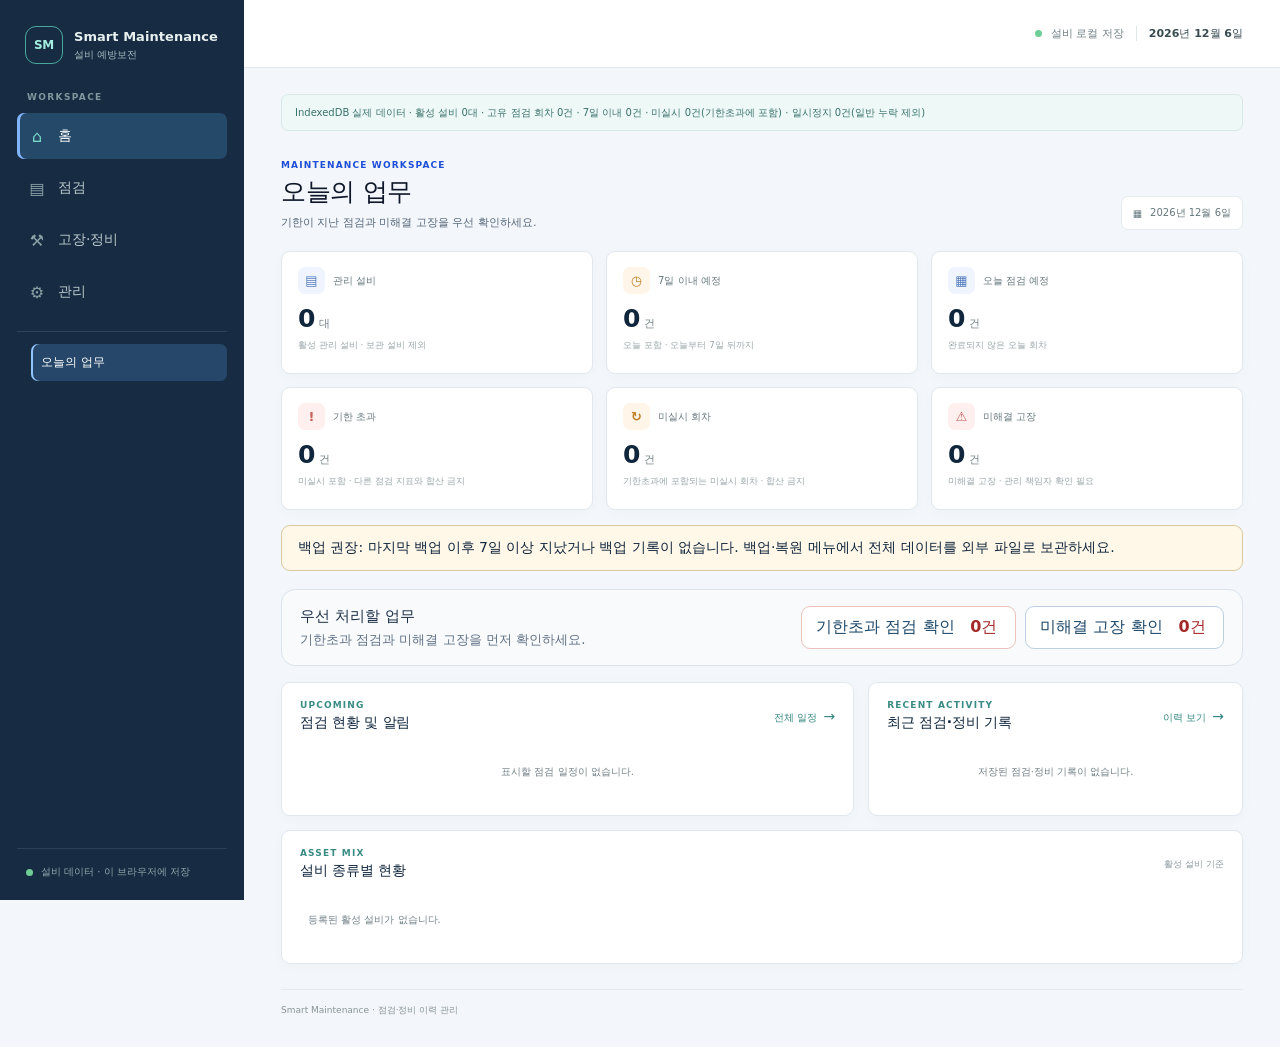
==== docs/smart-maintenance/index.html @ 743c9d83 "feat: add modular Smart Maintenance source, tests, and Windows launcher" ====
<!doctype html>
<html lang="ko">
<head>
  <meta charset="utf-8"><meta name="viewport" content="width=device-width, initial-scale=1"><meta name="theme-color" content="#142a32"><meta name="description" content="Smart Maintenance 설비 예방보전 관리 화면"><title>Smart Maintenance | 설비 관리</title>
  <link rel="stylesheet" href="styles.css"><link rel="stylesheet" href="dashboard.css"><link rel="stylesheet" href="inspection.css"><link rel="stylesheet" href="maintenance.css"><link rel="stylesheet" href="integrated-history.css"><link rel="stylesheet" href="plans.css"><link rel="stylesheet" href="plan-lifecycle.css"><link rel="stylesheet" href="plan-checklists.css"><link rel="stylesheet" href="plan-execution.css"><link rel="stylesheet" href="schedule.css"><link rel="stylesheet" href="plan-autosave.css"><link rel="stylesheet" href="backup.css"><link rel="stylesheet" href="faults.css"><link rel="stylesheet" href="repair.css"><link rel="stylesheet" href="photos.css"><link rel="stylesheet" href="ui-foundation.css">
  <script src="storage-version-bridge.js" defer></script><script src="app.js" defer></script><script src="inspection.js" defer></script><script src="maintenance.js" defer></script><script src="inspection-corrections.js" defer></script><script src="integrated-history.js" defer></script><script src="date-calculator.js" defer></script><script src="plan-policy.js" defer></script><script src="schedule-engine.js" defer></script><script src="plans.js" defer></script><script src="plan-checklists.js" defer></script><script src="plan-checklists-bridge.js" defer></script><script src="plan-lifecycle-ui.js" defer></script><script src="plan-early-settings.js" defer></script><script src="plan-draft-storage.js" defer></script><script src="plan-autosave.js" defer></script><script src="plan-execution.js" defer></script><script src="schedule.js" defer></script><script src="dashboard.js" defer></script><script src="dashboard-refresh.js" defer></script><script src="fault-model.js" defer></script><script src="repair-model.js" defer></script><script src="faults.js" defer></script><script src="repair-ui.js" defer></script><script src="fault-quickview.js" defer></script><script src="photos.js" defer></script><script src="backup-integrity.js" defer></script><script src="backup.js" defer></script>
</head>
<body><div class="app-shell"><aside class="sidebar" aria-label="주 메뉴"><a class="brand" href="#dashboard" aria-label="Smart Maintenance 대시보드"><span class="brand-mark" aria-hidden="true">SM</span><span class="brand-text"><strong>Smart Maintenance</strong><small>설비 예방보전</small></span></a><p class="nav-caption">WORKSPACE</p><nav class="primary-nav" aria-label="업무 메뉴"><button class="nav-link group-link is-active" type="button" data-group="home" aria-current="page"><span class="nav-icon" aria-hidden="true">⌂</span>홈</button><button class="nav-link group-link" type="button" data-group="inspection"><span class="nav-icon" aria-hidden="true">▤</span>점검</button><button class="nav-link group-link" type="button" data-group="repairs"><span class="nav-icon" aria-hidden="true">⚒</span>고장·정비</button><button class="nav-link group-link" type="button" data-group="admin"><span class="nav-icon" aria-hidden="true">⚙</span>관리</button></nav><nav class="sidebar-subnav nav-secondary" aria-label="상세 메뉴"><button class="nav-link nav-sub-link is-active" type="button" data-view="dashboard" data-nav-group="home" aria-current="page">오늘의 업무</button><button class="nav-link nav-sub-link" type="button" data-view="schedule" data-nav-group="inspection" hidden>점검 실행</button><button class="nav-link nav-sub-link" type="button" data-view="plans" data-nav-group="inspection" hidden>점검 계획</button><button class="nav-link nav-sub-link" type="button" data-view="history" data-nav-group="inspection" hidden>점검 이력</button><button class="nav-link nav-sub-link" type="button" data-view="faults" data-nav-group="repairs" hidden>고장·정비 관리</button><button class="nav-link nav-sub-link" type="button" data-view="equipment" data-nav-group="admin" hidden>설비 관리</button><button class="nav-link nav-sub-link" type="button" data-view="photos" data-nav-group="admin" hidden>사진 기록</button><button class="nav-link nav-sub-link" type="button" data-view="backup" data-nav-group="admin" hidden>백업·복원</button></nav><div class="sidebar-bottom"><span class="local-indicator" aria-hidden="true"></span><span>설비 데이터 · 이 브라우저에 저장</span></div></aside><div class="main-column"><header class="topbar"><div class="mobile-brand"><span class="brand-mark" aria-hidden="true">SM</span><strong>Smart Maintenance</strong></div><div class="topbar-meta"><span class="status-dot" aria-hidden="true"></span><span>설비 로컬 저장</span><span class="topbar-divider" aria-hidden="true"></span><time id="today">오늘</time></div></header><nav class="mobile-nav" aria-label="업무 메뉴"><button class="nav-link group-link is-active" type="button" data-group="home" aria-current="page">홈</button><button class="nav-link group-link" type="button" data-group="inspection">점검</button><button class="nav-link group-link" type="button" data-group="repairs">고장·정비</button><button class="nav-link group-link" type="button" data-group="admin">관리</button></nav><main class="content">
<div class="demo-banner">통계는 IndexedDB에 저장된 실제 설비·계획·점검 기록을 기준으로 표시합니다.</div><div class="page-heading"><div><p class="eyebrow">MAINTENANCE WORKSPACE</p><h1 id="page-title">대시보드</h1><p class="page-subtitle" id="page-subtitle">설비와 점검 현황을 한눈에 확인하세요.</p></div><span class="date-chip"><span aria-hidden="true">▦</span><span id="heading-date">오늘</span></span></div>
<nav class="workspace-subnav nav-secondary" aria-label="상세 메뉴"><button class="nav-link nav-sub-link is-active" type="button" data-view="dashboard" data-nav-group="home" aria-current="page">오늘의 업무</button><button class="nav-link nav-sub-link" type="button" data-view="schedule" data-nav-group="inspection" hidden>점검 실행</button><button class="nav-link nav-sub-link" type="button" data-view="plans" data-nav-group="inspection" hidden>점검 계획</button><button class="nav-link nav-sub-link" type="button" data-view="history" data-nav-group="inspection" hidden>점검 이력</button><button class="nav-link nav-sub-link" type="button" data-view="faults" data-nav-group="repairs" hidden>고장·정비 관리</button><button class="nav-link nav-sub-link" type="button" data-view="equipment" data-nav-group="admin" hidden>설비 관리</button><button class="nav-link nav-sub-link" type="button" data-view="photos" data-nav-group="admin" hidden>사진 기록</button><button class="nav-link nav-sub-link" type="button" data-view="backup" data-nav-group="admin" hidden>백업·복원</button></nav><section class="view-panel" data-panel="dashboard" aria-labelledby="page-title"><div class="metric-grid"><article class="metric-card"><div class="metric-head"><span class="metric-icon blue" aria-hidden="true">▤</span><span class="metric-label">관리 설비</span></div><strong class="metric-value">—</strong><span class="metric-foot">IndexedDB 조회 대기 중</span></article><article class="metric-card"><div class="metric-head"><span class="metric-icon amber" aria-hidden="true">◷</span><span class="metric-label">7일 이내 예정</span></div><strong class="metric-value">—</strong><span class="metric-foot">오늘 포함 · 오늘부터 7일 뒤까지</span></article><article class="metric-card"><div class="metric-head"><span class="metric-icon blue" aria-hidden="true">▦</span><span class="metric-label">오늘 점검 예정</span></div><strong class="metric-value">—</strong><span class="metric-foot">완료되지 않은 오늘 회차</span></article><article class="metric-card"><div class="metric-head"><span class="metric-icon red" aria-hidden="true">!</span><span class="metric-label">기한 초과</span></div><strong class="metric-value">—</strong><span class="metric-foot">완료되지 않은 지난 회차</span></article><article class="metric-card"><div class="metric-head"><span class="metric-icon amber" aria-hidden="true">↻</span><span class="metric-label">미실시 회차</span></div><strong class="metric-value">—</strong><span class="metric-foot">추적 시작일 이후 완료 기록이 없는 회차</span></article><article class="metric-card"><div class="metric-head"><span class="metric-icon red" aria-hidden="true">⚠</span><span class="metric-label">미해결 고장</span></div><strong class="metric-value">—</strong><span class="metric-foot">종료하지 않은 고장 관리 기록</span></article></div><p id="backup-reminder" class="backup-reminder" hidden></p><section class="dashboard-actions" aria-label="우선 업무 바로가기"><div class="dashboard-action-copy"><strong>우선 처리할 업무</strong><small>기한초과 점검과 미해결 고장을 먼저 확인하세요.</small></div><div class="dashboard-action-links"><button type="button" class="dashboard-action-button dashboard-action-overdue" data-go="schedule"><span>기한초과 점검 확인</span><b id="dashboard-overdue-action-count" aria-live="polite">조회 중</b></button><button type="button" class="dashboard-action-button" data-go="faults"><span>미해결 고장 확인</span><b id="dashboard-fault-action-count" aria-live="polite">조회 중</b></button></div></section><div class="dashboard-grid"><section class="panel due-panel"><div class="panel-heading"><div><p class="eyebrow">UPCOMING</p><h2>점검 현황 및 알림</h2></div><button class="text-button" type="button" data-go="schedule">전체 일정 <span aria-hidden="true">→</span></button></div><div class="due-list"><p class="dashboard-empty">일정을 불러오는 중...</p></div></section><section class="panel activity-panel"><div class="panel-heading"><div><p class="eyebrow">RECENT ACTIVITY</p><h2>최근 점검·정비 기록</h2></div><button class="text-button" type="button" data-go="history">이력 보기 <span aria-hidden="true">→</span></button></div><div class="activity-list"><p class="dashboard-empty">이력을 불러오는 중...</p></div></section></div><section class="panel type-panel"><div class="panel-heading"><div><p class="eyebrow">ASSET MIX</p><h2>설비 종류별 현황</h2></div><span class="subtle-label">활성 설비 기준</span></div><div class="type-list"><span class="dashboard-empty">설비 종류를 불러오는 중...</span></div></section></section>
<section class="view-panel" data-panel="equipment" hidden aria-labelledby="page-title"><p class="plan-mode-note" hidden>점검 계획을 관리하려면 아래 설비 목록에서 해당 설비의 <strong>점검 계획</strong>을 선택하세요. 신규 설비 등록은 관리 → 설비 관리에서 할 수 있습니다.</p><div class="equipment-layout"><section class="panel equipment-form-panel"><div class="panel-heading"><div><p class="eyebrow">NEW ASSET</p><h2 id="equipment-form-title">설비 등록</h2></div><span class="subtle-label">필수 항목</span></div><form id="equipment-form" novalidate><label class="field-label" for="equipment-name">설비 이름 *</label><input id="equipment-name" name="name" type="text" maxlength="100" required><label class="field-label" for="equipment-code">관리번호 *</label><input id="equipment-code" name="assetCode" type="text" maxlength="50" required><label class="field-label" for="equipment-type">설비 종류 *</label><select id="equipment-type" name="typeId" required><option value="">종류를 불러오는 중...</option></select><label class="field-label" for="equipment-location">위치 *</label><input id="equipment-location" name="location" type="text" maxlength="100" required><button id="equipment-submit" class="primary-button" type="submit" disabled>설비 등록</button><button id="equipment-cancel-edit" class="secondary-button" type="button" hidden>수정 취소</button><p id="equipment-message" class="form-message" role="status"></p></form></section><section class="panel table-panel equipment-list-panel"><div class="panel-heading"><h2 id="equipment-list-title">설비 목록</h2><span id="equipment-count" class="subtle-label">0대</span></div><p class="local-data-note">사용자 등록 데이터</p><div class="equipment-list-tabs"><button class="equipment-list-tab is-active" type="button" id="active-equipment-tab" aria-selected="true" data-equipment-list="active">일반 목록 <span id="active-equipment-count">0대</span></button><button class="equipment-list-tab" type="button" id="archived-equipment-tab" aria-selected="false" data-equipment-list="archived">보관 목록 <span id="archived-equipment-count">0대</span></button></div><div id="active-equipment-view" class="equipment-list-view"><div class="table-wrap"><table><thead><tr><th>설비 이름</th><th>관리번호</th><th>종류</th><th>위치</th><th>작업</th></tr></thead><tbody id="equipment-list"></tbody></table></div></div><div id="archived-equipment-view" class="equipment-list-view" hidden><div class="table-wrap"><table><tbody id="archived-equipment-list"></tbody></table></div></div></section></div><section id="checklist-editor" class="panel checklist-editor-panel" hidden><h2 id="checklist-heading">설비별 점검표</h2><p id="checklist-equipment-meta"></p><button id="checklist-close" type="button">닫기</button><form id="checklist-form"><input id="checklist-item-name"><textarea id="checklist-item-guidance"></textarea><button id="checklist-submit">항목 추가</button><button id="checklist-cancel-edit" type="button" hidden>취소</button><p id="checklist-message"></p></form><span id="checklist-target-note"></span><span id="checklist-item-count"></span><ul id="checklist-items"></ul></section><p class="view-note">보관 설비는 점검 대상에서 제외됩니다.</p></section>
<section class="view-panel" data-panel="schedule" hidden><section class="panel table-panel schedule-panel"><div class="panel-heading"><div><p class="eyebrow">INSPECTION PLANS</p><h2 id="schedule-heading">점검 예정 현황</h2><p class="schedule-description">활성 설비 일정, 조기 점검 가능 회차 및 실제 미실시 회차를 표시합니다. 계획 추적 시작일 이전 기록은 소급 생성하지 않습니다.</p></div><span id="schedule-count" class="subtle-label">0건</span></div><div class="schedule-toolbar"><label for="schedule-equipment-filter">설비별 필터</label><select id="schedule-equipment-filter"><option value="">전체 활성 설비</option></select></div><p id="schedule-message" class="schedule-message" role="status">일정을 불러오는 중...</p><div class="table-wrap"><table class="schedule-table"><thead><tr><th>설비</th><th>점검 계획·회차</th><th>주기</th><th>예정일·상태</th><th>완료 여부</th></tr></thead><tbody id="schedule-rows"></tbody></table></div></section><div class="notice-card"><strong>점검 주기 안내</strong><p>실제 점검 주기와 법정검사 요건은 제조사 지침 및 적용 기준을 확인하세요.</p></div></section><section class="view-panel" data-panel="history" hidden><div class="panel table-panel"><h2>통합 이력</h2></div></section><section class="view-panel" data-panel="faults" hidden aria-label="고장 관리">
<section class="panel fault-layout"><div class="panel-heading"><div><p class="eyebrow">FAULT MANAGEMENT</p><h2>점검에서 발견된 고장 관리</h2><p>점검 완료와 고장 해결은 별도입니다. 운전 가능 여부는 담당자가 현장 확인 후 기록해야 하며 이 화면은 안전 운전 허가를 대신하지 않습니다.</p></div><span id="faults-count" class="subtle-label">0건</span></div>
<div class="fault-toolbar"><label for="fault-filter">보기</label><select id="fault-filter"><option value="open">미해결</option><option value="all">전체</option><option value="closed">종료</option></select><button id="fault-refresh" class="secondary-button" type="button">새로 고침</button></div><p id="fault-list-message" role="status" aria-live="polite"></p><div class="fault-table-wrap"><table class="fault-table"><thead><tr><th>설비·증상</th><th>담당자</th><th>우선순위·운전 상태</th><th>기한·재확인</th><th>상태</th><th>열기</th></tr></thead><tbody id="fault-rows"></tbody></table></div></section>
<section id="fault-detail" class="panel fault-editor" hidden><h2 id="fault-detail-heading">고장 상세</h2><p class="fault-info" id="fault-detail-meta"></p><div class="fault-status-line" id="fault-flags"></div>
<div id="fault-history-summary"></div><div class="fault-photo-actions"><button id="fault-add-photo" type="button" class="secondary-button" hidden>이 고장에 사진 추가</button></div>
<form id="fault-update-form"><fieldset><legend>관리 책임자·우선순위·운전 상태·기한 설정</legend><div class="fault-grid">
<label>처리자 이름 *<input id="fault-actor" maxlength="100" required></label><label>관리 책임자 (1명) *<input id="fault-owner" maxlength="100" required></label>
<label>우선순위<select id="fault-priority"><option value="unassessed">미평가</option><option value="emergency">긴급</option><option value="high">높음</option><option value="normal">보통</option></select></label><label>우선순위 평가 목표일<input id="fault-priority-date" type="date"></label>
<label>운전 상태<select id="fault-operation"><option value="unverified">운전 상태 확인 필요</option><option value="operable">운전 가능</option><option value="restricted">제한 운전</option><option value="stopped">운전 중지</option></select></label>
<label>정비 조치 목표일 (선택)<input id="fault-repair-date" type="date"></label><label>다음 재확인일<input id="fault-review-date" type="date"></label>
<label class="fault-span">변경 사유·인계 내용 *<textarea id="fault-change-reason" rows="2" maxlength="2000" required placeholder="변경 사유를 기록하세요."></textarea></label></div><div class="fault-button-row"><button class="primary-button" type="submit">관리 정보 저장</button></div></fieldset></form>
<form id="fault-review-form"><fieldset><legend>고장 재확인 기록</legend><div class="fault-grid"><label>확인자 (현재 책임자) *<input id="fault-review-actor" maxlength="100" required></label><label>상태 변화<select id="fault-review-level"><option value="unchanged">변화 없음</option><option value="improving">호전</option><option value="worsening">악화</option></select></label><label>다음 재확인일 *<input id="fault-review-next" type="date" required></label><label class="fault-span">실제 재확인 결과·근거 *<textarea id="fault-review-detail" rows="2" maxlength="2000" required></textarea></label></div><div class="fault-button-row"><button class="secondary-button" type="submit">재확인 기록 저장</button></div></fieldset></form>
<div id="fault-worsening-controls" class="fault-control" hidden><p class="fault-review-warning">악화 경고: 운전 상태와 조치 계획을 다시 검토하세요. 경고 해제는 고장 종료가 아닙니다.</p><form id="fault-dismiss-form"><div class="fault-grid"><label>담당자 *<input id="fault-dismiss-actor" maxlength="100" required></label><label class="fault-span">경고 해제 사유 *<textarea id="fault-dismiss-reason" maxlength="2000" rows="2" required></textarea></label></div><div class="fault-button-row"><button class="secondary-button" type="submit">악화 경고만 해제</button></div></form></div>
<section id="repair-board" class="repair-panel" hidden aria-label="고장별 정비 작업 관리">
<h3>정비 조치 계획·참여 작업자</h3>
<p id="repair-summary"></p><p id="repair-alert" class="repair-alert" role="status" hidden></p>
<div id="repair-tasks"></div><p id="repair-closed-note" class="repair-muted" hidden></p>
<div id="repair-editors">
<form id="repair-create-form"><fieldset><legend>정비 작업 등록 (책임자)</legend><div class="repair-fields">
<label>작업명 *<input id="repair-create-title" maxlength="160" required placeholder="예: 베어링 교체"></label>
<label>첫 참여 작업자 *<input id="repair-create-worker" maxlength="100" required></label>
<label>작업자 역할 *<input id="repair-create-role" maxlength="100" required placeholder="예: 기계 정비"></label>
<label>관리 책임자 *<input id="repair-create-actor" maxlength="100" required></label>
<label class="repair-wide">등록 사유·작업 범위 *<textarea id="repair-create-reason" maxlength="2000" required></textarea></label>
</div><button type="submit" class="secondary-button">정비 작업 추가</button></fieldset></form>
<form id="repair-member-form"><fieldset><legend>기존 작업에 참여자 추가 (책임자)</legend><div class="repair-fields">
<label>작업 *<select id="repair-member-task" required></select></label>
<label>추가 작업자 *<input id="repair-member-name" maxlength="100" required></label>
<label>역할 *<input id="repair-member-role" maxlength="100" required></label>
<label>관리 책임자 *<input id="repair-member-actor" maxlength="100" required></label>
<label class="repair-wide">참여자 추가 사유 *<textarea id="repair-member-reason" maxlength="2000" required></textarea></label>
</div><button type="submit" class="secondary-button">참여자 추가</button></fieldset></form>
<form id="repair-progress-form"><fieldset><legend>작업자별 진행·완료 기록</legend><div class="repair-fields">
<label>작업 *<select id="repair-progress-task" required></select></label>
<label>참여 작업자 *<select id="repair-progress-member" required></select></label>
<label>기록자 (작업자 또는 책임자) *<input id="repair-progress-actor" maxlength="100" required></label>
<label>상태 *<select id="repair-progress-status"><option value="pending">미착수</option><option value="working">진행 중</option><option value="done">완료</option></select></label>
<label>완료 작업일 (완료 시 필수)<input type="date" id="repair-progress-date"></label>
<label class="repair-wide">실제 수행 내용 (완료 시 필수)<textarea id="repair-progress-detail" maxlength="2000"></textarea></label>
<label class="repair-wide">정정 사유 (완료 기록 변경 시 필수)<textarea id="repair-progress-reason" maxlength="2000"></textarea></label>
</div><button type="submit" class="secondary-button">작업자 상태 저장</button></fieldset></form>
<form id="repair-action-form"><fieldset><legend>작업 보류·재개·취소 및 보류 재확인 (책임자)</legend><div class="repair-fields">
<label>작업 *<select id="repair-action-task" required></select></label>
<label>조치 유형 *<select id="repair-action-kind"><option value="hold">보류</option><option value="check">보류 재확인</option><option value="resume">재개</option><option value="cancel">불필요한 작업 취소</option></select></label>
<label>관리 책임자 *<input id="repair-action-actor" maxlength="100" required></label>
<label>다음 보류 확인일 (보류·재확인 시 필수)<input type="date" id="repair-action-date"></label>
<label class="repair-wide">실제 확인 내용·처리 사유 *<textarea id="repair-action-reason" maxlength="2000" required></textarea></label>
</div><button type="submit" class="secondary-button">작업 상태 변경</button></fieldset></form>
<form id="repair-confirm-form"><fieldset><legend>정비 조치 계획 확정·재확정</legend><p class="repair-muted">책임자 확인 후 계획을 확정합니다. 범위가 바뀌면 다시 확인해야 하며 고장 자체는 종료되지 않습니다.</p><div class="repair-fields">
<label>관리 책임자 *<input id="repair-confirm-actor" maxlength="100" required></label>
<label class="repair-wide">확정 근거·사유 *<textarea id="repair-confirm-reason" maxlength="2000" required></textarea></label>
</div><button type="submit" class="primary-button">조치 계획 확정</button></fieldset></form>
</div><p id="repair-note" role="status"></p></section>
<form id="fault-close-form"><fieldset><legend>고장 종료 (점검·정비 완료와 별개)</legend><div class="fault-grid"><label>관리 책임자 *<input id="fault-close-actor" maxlength="100" required></label><label class="fault-span">종료 사유·확인 결과 *<textarea id="fault-close-reason" maxlength="2000" rows="2" required></textarea></label></div><div class="fault-button-row"><label class="fault-span"><input type="checkbox" id="fault-close-ack"> 미완료·보류 작업이 남아 있어도 확인 후 예외 종료합니다 (해당할 때만 체크)</label><button class="secondary-button" type="submit">사유 기록 후 고장 종료</button></div></fieldset></form>
<h3>변경·재확인·종료 이력</h3><ul class="fault-log" id="fault-log"></ul><p id="fault-detail-message" role="status"></p></section>
</section><section class="view-panel" data-panel="photos" hidden aria-label="점검·고장·정비 사진 기록">
<section class="panel photo-panel"><h2>사진 기록 등록</h2>
<p>점검·고장·정비 기록에만 사진을 연결합니다. 일상 점검의 사진 첨부는 선택입니다. 보관된 설비에는 새 사진을 등록하지 않습니다.</p>
<form id="photo-form"><div class="photo-fields">
<label>기록 종류 *<select id="photo-record-type" required><option value="inspection">점검 기록</option><option value="fault">고장 기록</option><option value="maintenance">정비 기록</option></select></label>
<label>연결할 기존 기록 *<select id="photo-record-id" required><option value="">기록 불러오는 중...</option></select></label>
<label>사진 단계 *<select id="photo-phase"><option value="observation">상태·이상</option><option value="before">정비 전</option><option value="after">정비 후</option></select></label>
<label>등록자 *<input id="photo-actor" maxlength="100" required></label>
<label class="photo-wide">사진 설명 *<textarea id="photo-description" maxlength="1000" required placeholder="고장 부위 및 작업 내용 등을 작성하세요"></textarea></label>
<label class="photo-wide">사진 파일 (JPG·PNG·WebP, 최대 12MB) *<input id="photo-file" type="file" accept="image/jpeg,image/png,image/webp" required></label>
<label class="photo-wide photo-toggle"><input id="photo-original" type="checkbox"> 원본도 별도 보존 (원본 파일 8MB 이하, 사진 전체 저장 최대 60MB, 백업 크기 증가)</label>
</div><button id="photo-save" type="submit" class="primary-button">사진 최적화 후 저장</button></form>
<p id="photo-status" role="status"></p><p id="photo-space" class="photo-muted"></p>
</section>
<section class="panel photo-panel"><div class="panel-heading"><h2>저장된 사진</h2><button type="button" id="photo-refresh" class="secondary-button">새로 고침</button></div>
<p class="photo-muted">사진을 숨겨도 점검·고장·정비 원본 기록은 변경하지 않으며, 사진 메타데이터와 변경 사유는 남습니다.</p>
<div id="photo-gallery" class="photo-gallery"></div></section></section>
<section class="view-panel" data-panel="backup" hidden>
  <section class="panel backup-panel">
    <h2>전체 데이터 백업</h2>
    <p>설비·점검·정비·계획 및 임시 기록을 파일로 저장합니다. 다른 주소로 앱을 옮기는 경우 기존 데이터는 자동으로 이전되지 않으므로 백업과 복원이 필요합니다.</p>
    <label class="backup-check"><input type="checkbox" id="backup-encrypted" checked> 비밀번호로 암호화하여 백업 (권장)</label>
    <label for="backup-password" class="field-label">백업 비밀번호 (암호화 시 10자 이상)</label>
    <input id="backup-password" type="password" autocomplete="new-password" placeholder="이 비밀번호를 잊으면 복원할 수 없습니다.">
    <label for="backup-frequency" class="field-label">백업 안내 주기 (일)</label>
<input id="backup-frequency" type="number" min="1" max="365" value="7" style="max-width:100px">
<p id="backup-size" class="form-message" role="status"></p>
<label for="backup-progress" class="field-label">백업 진행 단계 (전체 시간의 정확한 백분율은 아닙니다)</label><progress id="backup-progress" max="100" value="0" hidden></progress>
<button id="backup-cancel" type="button" class="secondary-button" hidden>백업 취소</button>
<button id="backup-export" class="primary-button" type="button">전체 기록 백업 파일 저장</button>
    <p id="backup-export-status" class="form-message" role="status"></p>
  </section>
  <section class="panel backup-panel">
    <h2>백업 복원</h2>
    <p>백업 파일을 먼저 확인하고 충돌을 검토합니다. 전체 교체 시에는 현재 기록을 먼저 별도 백업해야 합니다.</p>
    <label class="field-label" for="backup-import-file">백업 파일 선택</label>
    <input id="backup-import-file" type="file" accept=".json,.smbak,application/json">
    <label class="field-label" for="backup-import-password">복원 비밀번호 (암호화된 파일만)</label>
    <input id="backup-import-password" type="password" autocomplete="off">
    <button id="backup-preview" class="secondary-button" type="button">백업 내용 비교</button>
    <div id="backup-preview-summary" class="backup-summary" aria-live="polite"></div>
    <div id="backup-conflicts" class="backup-conflicts"></div>
    <fieldset id="backup-restore-options" hidden>
      <legend>복원 방식</legend>
      <label class="backup-check"><input name="backup-mode" type="radio" value="merge" checked> 병합 (현재 기록 유지, 새 기록 추가, 충돌별 선택)</label>
      <label class="backup-check"><input name="backup-mode" type="radio" value="replace"> 전체 교체 (기존 기록을 백업한 다음)</label>
    </fieldset>
    <button id="backup-restore" class="primary-button" type="button" disabled>확인 후 복원 실행</button>
    <p id="backup-import-status" class="form-message" role="status"></p>
  </section>
</section><footer class="page-footer">Smart Maintenance · 점검·정비 이력 관리</footer></main></div></div></body>
</html>
---- docs/smart-maintenance/styles.css ----
:root{font-family:'Noto Sans KR',system-ui,-apple-system,BlinkMacSystemFont,'Segoe UI',sans-serif;color:#192b31;background:#f5f7f8;font-synthesis:none;text-rendering:optimizeLegibility;--ink:#192b31;--muted:#78868b;--line:#e6ebed;--teal:#18847d;--navy:#142a32;--surface:#fff;--shadow:0 5px 22px rgba(24,48,55,.035)}
*{box-sizing:border-box}body{margin:0;min-width:320px;min-height:100vh}button{font:inherit}.app-shell{min-height:100vh}.sidebar{position:fixed;inset:0 auto 0 0;width:244px;background:var(--navy);color:#e8f0f0;padding:26px 17px 18px;display:flex;flex-direction:column;z-index:5}.brand{display:flex;gap:11px;align-items:center;padding:0 8px;color:inherit;text-decoration:none}.brand-mark{flex:none;width:38px;height:38px;display:grid;place-items:center;border:1px solid #4ba69e;border-radius:11px;color:#a4eee1;font-size:12px;font-weight:700;letter-spacing:-.3px}.brand-text strong,.brand-text small{display:block}.brand-text strong{font-size:13px;letter-spacing:.05px}.brand-text small{font-size:10px;color:#a7bbbf;margin-top:4px}.nav-caption{font-size:9px;letter-spacing:1.35px;color:#7f989d;margin:43px 10px 11px;font-weight:700}.primary-nav{display:grid;gap:5px}.nav-link{display:flex;align-items:center;gap:12px;width:100%;height:43px;padding:0 11px;border:0;border-radius:7px;background:transparent;color:#b9c8ca;text-align:left;font-size:12px;font-weight:500;cursor:pointer;transition:background .15s,color .15s}.nav-link:hover{background:rgba(255,255,255,.07);color:white}.nav-link.is-active{background:#20444a;color:#eafffa;box-shadow:inset 2px 0 #4bd0b7}.nav-icon{width:18px;text-align:center;font-size:16px;color:#8aa3a6}.nav-link.is-active .nav-icon{color:#78dbca}.sidebar-bottom{margin-top:auto;border-top:1px solid rgba(218,238,238,.11);padding:16px 9px 3px;display:flex;align-items:center;gap:8px;color:#91a9ad;font-size:10px}.local-indicator,.status-dot{width:7px;height:7px;border-radius:50%;background:#6fce95}.main-column{margin-left:244px;min-height:100vh}.topbar{height:68px;background:#fff;border-bottom:1px solid #e9eeee;display:flex;align-items:center;justify-content:flex-end;padding:0 37px}.topbar-meta{display:flex;align-items:center;gap:9px;color:#718187;font-size:11px}.topbar-divider{height:15px;width:1px;background:#e0e7e8;margin:0 3px}.topbar-meta time{color:#374b51;font-weight:600}.mobile-brand,.mobile-nav{display:none}.content{max-width:1320px;padding:26px 37px 30px;margin:auto}.demo-banner{display:flex;align-items:center;gap:9px;padding:10px 13px;border:1px solid #d8eae7;background:#eef8f6;color:#39716b;border-radius:7px;font-size:10px;line-height:1.5}.demo-banner.is-error{border-color:#f0d4d1;background:#fff3f1;color:#a9453f}.demo-banner span{font-size:14px}.page-heading{display:flex;align-items:flex-end;justify-content:space-between;margin:29px 0 21px}.eyebrow{margin:0 0 7px;color:#398c84;font-size:9px;font-weight:700;letter-spacing:1.15px}.page-heading h1{margin:0;font-size:25px;letter-spacing:-.8px;line-height:1.2}.page-subtitle{margin:8px 0 0;color:#7d898e;font-size:11px}.date-chip{display:flex;gap:8px;align-items:center;color:#64777c;background:#fff;border:1px solid var(--line);border-radius:7px;padding:9px 11px;font-size:10px}.metric-grid{display:grid;grid-template-columns:repeat(4,minmax(0,1fr));gap:13px;margin-bottom:15px}.metric-card,.panel{background:var(--surface);border:1px solid #e8edef;border-radius:9px;box-shadow:var(--shadow)}.metric-card{padding:15px 16px 14px;min-height:123px}.metric-head{display:flex;align-items:center;gap:8px}.metric-icon{display:grid;place-items:center;width:27px;height:27px;border-radius:7px;font-size:13px;font-weight:700}.metric-icon.blue{color:#4e79bd;background:#eff4ff}.metric-icon.amber{color:#c18126;background:#fff5e8}.metric-icon.red{color:#c85e5a;background:#fff0ef}.metric-icon.green{color:#348767;background:#eaf7ef}.metric-label{color:#65767b;font-size:10px;font-weight:500}.metric-value{display:block;margin-top:12px;font-size:25px;line-height:1;font-weight:700;letter-spacing:-.6px}.metric-value span{font-size:11px;font-weight:500;color:#718187;margin-left:4px;letter-spacing:0}.metric-foot{display:block;color:#9aa5a8;font-size:9px;margin-top:8px}.dashboard-grid{display:grid;grid-template-columns:minmax(0,1.3fr) minmax(290px,.85fr);gap:14px;margin-bottom:14px}.panel{padding:17px 18px}.panel-heading{display:flex;align-items:center;justify-content:space-between;gap:12px;margin-bottom:14px}.panel-heading .eyebrow{margin-bottom:4px}.panel-heading h2{font-size:14px;letter-spacing:-.25px;margin:0}.text-button{border:0;background:transparent;color:#34877f;font-size:10px;cursor:pointer;padding:5px 0;white-space:nowrap}.text-button:hover{color:#155e59}.text-button span{font-size:14px;margin-left:3px}.due-list,.activity-list{display:grid}.due-row{display:grid;grid-template-columns:8px minmax(0,1fr) auto;align-items:center;gap:11px;padding:12px 0;border-top:1px solid #eff2f2}.due-row:first-child{border-top:0;padding-top:2px}.due-mark{width:7px;height:7px;border-radius:50%;background:#52a98b}.due-mark.overdue{background:#d86b63}.due-mark.today{background:#d59b47}.due-mark.soon{background:#568ec4}.due-mark.planned{background:#52a98b}.due-copy{min-width:0}.due-copy strong,.due-copy span{display:block;overflow:hidden;text-overflow:ellipsis;white-space:nowrap}.due-copy strong{font-size:10px;font-weight:600}.due-copy span{margin-top:4px;color:#89969a;font-size:9px}.due-date{text-align:right}.due-date small{display:block;color:#89969a;font-size:9px;margin-top:5px}.pill{display:inline-block;white-space:nowrap;border-radius:20px;padding:4px 7px;font-size:8px;font-weight:600}.pill-red{background:#fff0ef;color:#b8514d}.pill-amber{background:#fff4e5;color:#a97122}.pill-blue{background:#edf5ff;color:#4777ad}.pill-green{background:#edf7f1;color:#438466}.activity-row{display:grid;grid-template-columns:25px minmax(0,1fr) auto;gap:9px;align-items:center;border-top:1px solid #eff2f2;padding:13px 0}.activity-row:first-child{border-top:0;padding-top:2px}.result-icon{width:24px;height:24px;display:grid;place-items:center;border-radius:7px;font-size:11px;font-weight:700}.result-ok{color:#348767;background:#eaf7ef}.result-warn{color:#bd812b;background:#fff4e5}.activity-row strong,.activity-row small{display:block}.activity-row strong{font-size:9px;font-weight:600;overflow:hidden;text-overflow:ellipsis;white-space:nowrap}.activity-row small{font-size:8px;color:#89969a;margin-top:4px}.activity-row time{color:#8b989c;font-size:9px;white-space:nowrap}.type-panel{margin-bottom:15px}.subtle-label{color:#8c999d;font-size:9px}.type-list{display:flex;flex-wrap:wrap;gap:8px}.type-chip{display:flex;align-items:center;gap:13px;background:#f5f8f8;border:1px solid #edf1f1;border-radius:6px;padding:8px 10px;color:#63757a;font-size:9px}.type-chip b{color:#2b474c;font-size:10px}.table-panel{padding:18px 19px}.table-wrap{overflow-x:auto;width:100%}table{width:100%;min-width:640px;border-collapse:collapse;text-align:left}th{padding:10px;background:#f7f9f9;color:#78868a;font-size:9px;font-weight:600;white-space:nowrap;border-bottom:1px solid #e9eeee}td{padding:12px 10px;border-bottom:1px solid #eff2f2;color:#68787d;font-size:10px;white-space:nowrap}tbody tr:last-child td{border-bottom:0}.primary-cell{color:#263c42;font-weight:600}.view-note{color:#849196;font-size:10px;margin:13px 2px}.notice-card{margin-top:14px;padding:14px 16px;border:1px solid #e9eddb;border-radius:8px;background:#fbfcf6}.notice-card strong{font-size:10px;color:#615d3f}.notice-card p{margin:6px 0 0;color:#88856d;font-size:10px;line-height:1.6}.page-footer{display:flex;justify-content:space-between;gap:20px;border-top:1px solid #e4e9ea;padding-top:13px;margin-top:25px;color:#879498;font-size:9px;line-height:1.6}.page-footer span{text-align:right}.view-panel[hidden]{display:none}.dashboard-empty{margin:0;padding:18px 8px;text-align:center;color:#89969a;font-size:10px;line-height:1.6}
@media(max-width:1050px){.sidebar{width:215px}.main-column{margin-left:215px}.content{padding-left:25px;padding-right:25px}.topbar{padding:0 25px}.dashboard-grid{grid-template-columns:minmax(0,1fr) minmax(260px,.8fr)}.metric-grid{gap:9px}.metric-card{padding-left:12px;padding-right:12px}}
@media(max-width:760px){.sidebar{display:none}.main-column{margin-left:0}.topbar{height:58px;padding:0 17px;justify-content:space-between}.mobile-brand{display:flex;align-items:center;gap:9px}.mobile-brand .brand-mark{width:30px;height:30px;border-radius:9px;font-size:10px}.mobile-brand strong{font-size:11px}.topbar-meta{font-size:9px;gap:7px}.mobile-nav{display:flex;gap:5px;overflow-x:auto;background:#fff;border-bottom:1px solid #e9eeee;padding:0 13px;scrollbar-width:none}.mobile-nav::-webkit-scrollbar{display:none}.mobile-nav .nav-link{height:43px;width:auto;flex:none;padding:0 11px;border-radius:0;color:#7d898e;font-size:10px;white-space:nowrap}.mobile-nav .nav-link:hover{background:transparent;color:#315a5b}.mobile-nav .nav-link.is-active{background:transparent;color:#167970;box-shadow:inset 0 -2px #2b9a8c}.content{padding:17px 16px 25px}.demo-banner{font-size:9px;padding:9px 10px}.page-heading{margin:23px 0 16px}.page-heading h1{font-size:22px}.date-chip{font-size:9px;padding:8px}.metric-grid{grid-template-columns:repeat(2,minmax(0,1fr));gap:9px}.metric-card{min-height:108px;padding:12px}.metric-value{font-size:23px;margin-top:9px}.metric-foot{margin-top:6px}.dashboard-grid{grid-template-columns:1fr;gap:10px}.panel{padding:15px}.activity-panel{padding-bottom:7px}.type-list{gap:6px}.type-chip{padding:7px 8px;gap:8px}.page-footer{display:block}.page-footer span{display:block;text-align:left;margin-top:4px}}
@media(max-width:380px){.topbar-meta{font-size:8px}.content{padding-left:12px;padding-right:12px}.metric-card{padding:10px}.metric-label{font-size:9px}.panel-heading h2{font-size:13px}.due-row{gap:8px}.type-chip{font-size:8px}}
/* 본문 설비·기록 모듈 스타일은 기존 규칙을 유지합니다. */
.equipment-layout{display:grid;grid-template-columns:minmax(250px,.72fr) minmax(0,1.5fr);gap:15px;align-items:start}.equipment-form-panel{padding:18px}.equipment-form-panel .panel-heading{margin-bottom:17px}#equipment-form{display:grid;gap:8px}.field-label{display:block;margin-top:4px;color:#465b60;font-size:10px;font-weight:600}.field-label span{color:#bd5d54}#equipment-form input,#equipment-form select,.checklist-inputs input,.checklist-inputs textarea{width:100%;min-height:39px;padding:9px 10px;border:1px solid #dfe7e8;border-radius:6px;background:#fff;color:#263c42;font:inherit;font-size:11px;outline:none;resize:vertical}#equipment-form input:focus,#equipment-form select:focus,.checklist-inputs input:focus,.checklist-inputs textarea:focus{border-color:#4aaca0;box-shadow:0 0 0 3px rgba(46,151,139,.12)}#equipment-form input:disabled{background:#f4f6f6;color:#758387;cursor:not-allowed}.primary-button,.secondary-button{min-height:40px;margin-top:8px;padding:9px 14px;border:0;border-radius:6px;font-size:11px;font-weight:600;cursor:pointer}.primary-button{background:#18847d;color:#fff}.primary-button:hover:not(:disabled){background:#126e68}.primary-button:disabled{cursor:not-allowed;opacity:.55}.secondary-button{margin-top:0;border:1px solid #dfe7e8;background:#fff;color:#52666b}.secondary-button[hidden]{display:none}.edit-button,.archive-button,.restore-button,.checklist-open-button,.checklist-edit-button,.checklist-delete-button{min-height:30px;padding:5px 9px;border:1px solid #dce8e6;border-radius:5px;background:#f4faf9;color:#19766e;font-size:10px;font-weight:600;cursor:pointer}.archive-button{margin-left:5px;border-color:#eadfce;background:#fffaf3;color:#916424}.checklist-open-button{margin-right:5px}.form-message{min-height:16px;margin:0;color:#347b6c;font-size:10px;line-height:1.5}.form-message.is-error{color:#b14f49}.equipment-list-panel,.maintenance-panel{min-width:0}.local-data-note{margin:0 0 12px;color:#829094;font-size:9px;line-height:1.5}.equipment-list-tabs{display:flex;gap:3px;border-bottom:1px solid #e8eeee;margin-bottom:10px}.equipment-list-tab{padding:9px 11px;border:0;border-bottom:2px solid transparent;background:transparent;color:#78868b;font-size:10px;font-weight:600;cursor:pointer}.equipment-list-tab.is-active{border-bottom-color:#278f84;color:#19776e}.equipment-list-view[hidden],.checklist-editor-panel[hidden],.maintenance-panel[hidden],.inspection-panel[hidden]{display:none}.equipment-list-panel table{min-width:700px}.empty-table-cell{text-align:center!important;padding:30px 12px!important;color:#89969a!important;white-space:normal!important}.checklist-editor-panel,.maintenance-panel{margin-top:15px;scroll-margin-top:18px}.checklist-heading,.maintenance-heading{align-items:flex-start}.checklist-notice,.notice-card{line-height:1.6}.checklist-inputs{display:grid;grid-template-columns:minmax(0,1fr) minmax(0,1.15fr);gap:12px}.checklist-items{list-style:none;padding:0;margin:0}.checklist-item{display:flex;justify-content:space-between;gap:12px;padding:12px 2px;border-bottom:1px solid #edf0f0}.checklist-item-actions{display:flex;gap:5px;flex:none}.checklist-empty{padding:22px;text-align:center;color:#89969a;font-size:10px}.maintenance-fields,.maintenance-text-fields{display:grid;grid-template-columns:repeat(2,minmax(0,1fr));gap:12px;margin-top:13px}.maintenance-field{min-width:0}.maintenance-field input,.maintenance-field select,.maintenance-field textarea{width:100%;min-height:39px;padding:9px 10px;border:1px solid #dfe7e8;border-radius:6px;background:#fff;color:#263c42;font:inherit;font-size:11px}.maintenance-field textarea{min-height:72px}.maintenance-form-footer{display:flex;align-items:center;justify-content:space-between;gap:12px;margin-top:13px;padding-top:12px;border-top:1px solid #edf0f0}.maintenance-list-heading{display:flex;justify-content:space-between;margin:18px 1px 8px}.maintenance-panel table{min-width:930px}.maintenance-long-cell{max-width:230px;white-space:normal;line-height:1.5}.maintenance-important-badge{display:inline-block;border:1px solid #f0d9aa;border-radius:15px;padding:4px 7px;background:#fff7e9;color:#916318;font-size:8px;font-weight:700}.maintenance-inline-important{margin-left:5px;color:#9a6718;font-size:8px;font-weight:700}.maintenance-archived-note{padding:10px 12px;background:#fbfcf6;color:#817c5e;font-size:9px}.maintenance-global-panel{margin-top:15px}
@media(max-width:900px){.equipment-layout{grid-template-columns:minmax(0,1fr)}}@media(max-width:760px){.equipment-layout{gap:10px}.checklist-inputs,.maintenance-fields,.maintenance-text-fields{grid-template-columns:1fr}.maintenance-form-footer{align-items:stretch;flex-direction:column}.maintenance-panel table{min-width:930px}.equipment-list-panel table{min-width:700px}}
---- docs/smart-maintenance/dashboard.css ----
.metric-grid{grid-template-columns:repeat(3,minmax(0,1fr))}.metric-value{font-variant-numeric:tabular-nums}.demo-banner.is-error{border-color:#e6b1a9;background:#fff0ed;color:#963f35}.dashboard-empty{color:#718087}.due-row[data-row-type="missed"]{background:#fff8f4}@media(max-width:920px){.metric-grid{grid-template-columns:repeat(2,minmax(0,1fr))}}@media(max-width:520px){.metric-grid{grid-template-columns:1fr}}

/* Dashboard priority actions: reuse existing view navigation (data-go). */
.dashboard-actions{display:flex;justify-content:space-between;align-items:center;flex-wrap:wrap;gap:14px;margin:16px 0;padding:16px 18px;border:1px solid #dbe4ed;border-radius:14px;background:#f8fafc}.dashboard-action-copy{display:flex;flex-direction:column;gap:5px}.dashboard-action-copy strong{font-size:15px;color:#1d3148}.dashboard-action-copy small{color:#607286}.dashboard-action-links{display:flex;flex-wrap:wrap;gap:9px}.dashboard-action-button{display:flex;align-items:center;justify-content:space-between;gap:12px;padding:10px 14px;border:1px solid #bdd0e2;border-radius:9px;background:#fff;color:#1c4768;font-weight:700;cursor:pointer}.dashboard-action-button:hover,.dashboard-action-button:focus-visible{background:#e9f4ff;outline-offset:3px}.dashboard-action-button b{min-width:34px;text-align:center;color:#a42929}.dashboard-action-overdue{border-color:#e9c2ba}@media(max-width:520px){.dashboard-action-links,.dashboard-action-button{width:100%}}
---- docs/smart-maintenance/inspection.css ----
.inspection-panel{margin-top:15px;scroll-margin-top:18px}.inspection-panel[hidden]{display:none}.inspection-heading{align-items:flex-start;margin-bottom:13px}.inspection-heading h2{font-size:16px;margin:0}.inspection-equipment-meta{margin:6px 0 0;color:#78868b;font-size:10px}.inspection-close{min-height:33px;padding:6px 11px;font-size:10px}.inspection-notice{padding:10px 12px;border:1px solid #e9eddb;border-radius:7px;background:#fbfcf6;color:#77745b;font-size:9px;line-height:1.6}.inspection-fields,.inspection-notes{display:grid;grid-template-columns:repeat(2,minmax(0,1fr));gap:12px;margin-top:13px}.inspection-field{min-width:0}.inspection-field .field-label{margin:0 0 6px}.inspection-field input,.inspection-field textarea{width:100%;min-height:39px;padding:9px 10px;border:1px solid #dfe7e8;border-radius:6px;background:#fff;color:#263c42;font:inherit;font-size:11px;outline:none;resize:vertical}.inspection-field textarea{min-height:72px}.inspection-field input:focus,.inspection-field textarea:focus{border-color:#4aaca0;box-shadow:0 0 0 3px rgba(46,151,139,.12)}.inspection-items-heading{display:flex;align-items:center;justify-content:space-between;margin:19px 1px 8px}.inspection-items-heading h3,.history-detail h3{margin:0;color:#40565b;font-size:11px}.inspection-items{display:grid;gap:8px}.inspection-item{min-width:0;margin:0;padding:11px 12px;border:1px solid #e8eeee;border-radius:7px}.inspection-item legend{padding:0 4px;color:#2b4147;font-size:10px;font-weight:600}.inspection-guidance{margin:2px 0 8px;color:#7c898d;font-size:9px;line-height:1.5}.inspection-choices{display:flex;flex-wrap:wrap;gap:7px}.inspection-choice{display:flex;align-items:center;gap:6px;min-height:31px;padding:5px 10px;border:1px solid #e1e8e8;border-radius:6px;background:#fff;color:#637378;font-size:10px;cursor:pointer}.inspection-choice:has(input:checked){border-color:#76b8aa;background:#eff8f5;color:#216f63;font-weight:600}.inspection-choice input{margin:0;accent-color:#18847d}.choice-caution:has(input:checked){border-color:#e3b85f;background:#fff8e9;color:#9b6d18}.choice-failure:has(input:checked){border-color:#e2a09a;background:#fff2f0;color:#aa4942}.inspection-empty{padding:19px 10px;text-align:center;color:#89969a;font-size:10px}.inspection-form-footer{display:flex;align-items:center;justify-content:space-between;gap:12px;margin-top:13px;padding-top:12px;border-top:1px solid #edf0f0}.inspection-form-footer .primary-button{flex:none;margin:0}.inspection-form-footer .form-message{flex:1}.inspection-form-footer .form-message.is-error{color:#b14f49}.result-normal,.result-caution,.result-failure{border-radius:20px;padding:4px 7px;font-size:8px;font-weight:600}.result-normal{background:#edf7f1;color:#438466}.result-caution{background:#fff4e5;color:#a97122}.result-failure{background:#fff0ef;color:#b8514d}.history-record-panel table{min-width:570px}.history-heading{align-items:flex-end}.history-controls{display:flex;align-items:center;gap:9px}.history-filter-clear{padding:6px 9px;border:1px solid #dce8e6;border-radius:5px;background:#f4faf9;color:#19766e;font-size:9px;font-weight:600;cursor:pointer}.history-filter-clear[hidden]{display:none}.history-detail-button,.history-equipment-button,.inspection-start-button{min-height:29px;padding:5px 8px;border:1px solid #dce8e6;border-radius:5px;background:#f4faf9;color:#19766e;font-size:9px;font-weight:600;cursor:pointer}.history-detail-button:hover,.history-filter-clear:hover,.history-equipment-button:hover,.inspection-start-button:hover{background:#e8f5f2}.history-asset-code{display:block;margin-top:4px;color:#89969a;font-size:8px;font-weight:400}.history-empty.is-error{color:#b14f49!important}.history-detail-row td{white-space:normal;padding:0 10px 13px;background:#fafcfc}.history-detail{padding:13px;border:1px solid #e8eeee;border-radius:7px;background:#fff}.history-item-results{list-style:none;margin:9px 0 0;padding:0}.history-item-result{display:grid;grid-template-columns:minmax(0,1fr) auto;align-items:center;gap:8px;padding:8px 0;border-bottom:1px solid #f0f2f2}.history-item-result:last-child{border-bottom:0}.history-item-name{color:#3f555a;font-size:9px;font-weight:600}.history-guidance{grid-column:1/-1;color:#839094;font-size:8px}.history-extra-fields{display:grid;grid-template-columns:repeat(2,minmax(0,1fr));gap:10px;margin-top:12px}.history-extra{padding:10px;border-radius:6px;background:#f7f9f9}.history-extra strong{color:#53686d;font-size:9px}.history-extra p{margin:5px 0 0;color:#748287;font-size:9px;line-height:1.6;white-space:pre-wrap;overflow-wrap:anywhere}.history-created-at{margin:10px 0 0;color:#9aa4a7;font-size:8px}.history-equipment-button{margin-left:4px}.checklist-open-button+.inspection-start-button,.checklist-open-button+.history-equipment-button{margin-left:3px}.inspection-start-button{border-color:#cfe5e0;background:#f0f8f6}
@media(max-width:760px){.inspection-fields,.inspection-notes{grid-template-columns:1fr;gap:9px}.inspection-form-footer{align-items:stretch;flex-direction:column}.inspection-form-footer .primary-button{width:100%}.history-extra-fields{grid-template-columns:1fr}.inspection-item{padding:10px}.inspection-choices{gap:5px}.inspection-choice{flex:1;justify-content:center;min-width:76px}.history-heading{align-items:flex-start}.history-controls{flex-direction:column;align-items:flex-end;gap:5px}}
@media(max-width:380px){.inspection-choice{min-width:67px;padding:5px 7px;font-size:9px}.history-detail{padding:9px}.history-item-result{gap:5px}}
---- docs/smart-maintenance/maintenance.css ----
.maintenance-panel{margin-top:15px;scroll-margin-top:18px}.maintenance-panel[hidden]{display:none}.maintenance-heading{align-items:flex-start;margin-bottom:13px}.maintenance-heading h2{font-size:16px;margin:0}.maintenance-equipment-meta{margin:6px 0 0;color:#78868b;font-size:10px}.maintenance-close{min-height:33px;padding:6px 11px;font-size:10px}.maintenance-fields,.maintenance-text-fields{display:grid;grid-template-columns:repeat(2,minmax(0,1fr));gap:12px;margin-top:13px}.maintenance-field{min-width:0}.maintenance-field .field-label{margin:0 0 6px}.maintenance-field input,.maintenance-field select,.maintenance-field textarea{width:100%;min-height:39px;padding:9px 10px;border:1px solid #dfe7e8;border-radius:6px;background:#fff;color:#263c42;font:inherit;font-size:11px;outline:none;resize:vertical}.maintenance-field textarea{min-height:72px}.maintenance-field input:focus,.maintenance-field select:focus,.maintenance-field textarea:focus{border-color:#4aaca0;box-shadow:0 0 0 3px rgba(46,151,139,.12)}.maintenance-form-footer{display:flex;align-items:center;justify-content:space-between;gap:12px;margin-top:13px;padding-top:12px;border-top:1px solid #edf0f0}.maintenance-form-footer .primary-button{flex:none;margin:0}.maintenance-form-footer .form-message{flex:1}.maintenance-form-footer .form-message.is-error{color:#b14f49}.maintenance-list-heading{display:flex;align-items:center;justify-content:space-between;margin:18px 1px 8px}.maintenance-list-heading h3{margin:0;color:#40565b;font-size:11px}.maintenance-panel table{min-width:930px}.maintenance-long-cell{max-width:230px;white-space:normal;line-height:1.5;overflow-wrap:anywhere}.maintenance-row-button{min-height:29px;margin-left:4px;padding:5px 8px;border:1px solid #dce8e6;border-radius:5px;background:#f4faf9;color:#19766e;font-size:9px;font-weight:600;cursor:pointer;white-space:nowrap}.maintenance-row-button:hover{background:#e8f5f2}.maintenance-row-button:disabled{opacity:.55;cursor:wait}.maintenance-important-badge{display:inline-block;border:1px solid #f0d9aa;border-radius:15px;padding:4px 7px;background:#fff7e9;color:#916318;font-size:8px;font-weight:700;white-space:nowrap}.maintenance-inline-important{display:inline-block;margin-left:5px;border-radius:10px;padding:3px 6px;background:#fff3df;color:#9a6718;font-size:8px;font-weight:700}.maintenance-retention-standard{color:#819094;font-size:9px;white-space:nowrap}.maintenance-retention-note,.maintenance-archived-note{margin:12px 1px 0;color:#817c5e;font-size:9px;line-height:1.6}.maintenance-archived-note{padding:10px 12px;border:1px solid #e9eddb;border-radius:7px;background:#fbfcf6}.maintenance-archived-note[hidden]{display:none}.maintenance-global-panel{margin-top:15px}.maintenance-global-panel table{min-width:1020px}.maintenance-global-panel .maintenance-retention-note{margin-top:11px}.maintenance-panel .empty-table-cell{white-space:normal}.maintenance-panel .maintenance-field textarea{font-family:inherit}
@media(max-width:760px){.maintenance-fields,.maintenance-text-fields{grid-template-columns:1fr;gap:9px}.maintenance-form-footer{align-items:stretch;flex-direction:column}.maintenance-form-footer .primary-button{width:100%}.maintenance-panel .panel-heading{align-items:flex-start}.maintenance-panel table{min-width:930px}.maintenance-global-panel table{min-width:1020px}}
---- docs/smart-maintenance/integrated-history.css ----
.unified-history-panel{margin-top:15px;scroll-margin-top:18px}.unified-history-heading{align-items:flex-end}.unified-history-heading h2{margin:0;font-size:15px}.unified-history-filters{display:grid;grid-template-columns:minmax(150px,1.35fr) minmax(130px,1fr) minmax(135px,1fr) minmax(135px,1fr) auto;align-items:end;gap:9px;margin:0 0 12px;padding:12px;border:1px solid #edf1f1;border-radius:7px;background:#f8faf9}.unified-filter-field{display:grid;gap:5px;min-width:0;color:#63757a;font-size:9px;font-weight:600}.unified-filter-field select,.unified-filter-field input{width:100%;min-height:35px;padding:7px 8px;border:1px solid #dfe7e8;border-radius:5px;background:#fff;color:#263c42;font:inherit;font-size:10px;outline:none}.unified-filter-field select:focus,.unified-filter-field input:focus{border-color:#4aaca0;box-shadow:0 0 0 3px rgba(46,151,139,.12)}.unified-filter-reset{min-height:35px;padding:7px 10px;font-size:9px;white-space:nowrap}.unified-history-message{min-height:16px;margin:0 1px 5px;color:#b14f49;font-size:9px}.unified-history-table{min-width:760px}.unified-history-table td{vertical-align:middle}.unified-history-table .unified-asset-cell{white-space:normal;min-width:140px}.unified-asset-code{display:block;margin-top:4px;color:#89969a;font-size:8px;font-weight:400}.unified-archived-badge,.unified-important-badge{display:inline-block;margin:4px 0 0 5px;padding:3px 6px;border:1px solid #e6e5d6;border-radius:12px;background:#f8f8ef;color:#77734d;font-size:8px;font-weight:600;white-space:nowrap}.unified-important-badge{border-color:#f0d9aa;background:#fff7e9;color:#916318}.unified-maintenance-type{display:inline-block}.unified-result{display:inline-block;padding:4px 7px;border-radius:18px;background:#f0f3f3;color:#68787d;font-size:8px;font-weight:600;white-space:nowrap}.unified-result-normal{background:#edf7f1;color:#438466}.unified-result-caution{background:#fff4e5;color:#a97122}.unified-result-failure{background:#fff0ef;color:#b8514d}.unified-important-row>td{background:#fffdf8}.unified-detail-button{min-height:29px;padding:5px 8px;border:1px solid #dce8e6;border-radius:5px;background:#f4faf9;color:#19766e;font-size:9px;font-weight:600;cursor:pointer;white-space:nowrap}.unified-detail-button:hover{background:#e8f5f2}.unified-history-detail-row td{padding:0 10px 13px;background:#fafcfc;white-space:normal}.unified-history-detail{padding:13px;border:1px solid #e8eeee;border-radius:7px;background:#fff}.unified-history-detail h3{margin:0;color:#40565b;font-size:11px}.unified-detail-list{list-style:none;margin:9px 0 0;padding:0}.unified-detail-item{display:grid;grid-template-columns:minmax(0,1fr) auto;align-items:center;gap:8px;padding:8px 0;border-bottom:1px solid #f0f2f2}.unified-detail-item:last-child{border-bottom:0}.unified-detail-name{color:#3f555a;font-size:9px;font-weight:600}.unified-detail-guidance{grid-column:1/-1;color:#839094;font-size:8px}.unified-detail-empty{padding:8px 0;color:#89969a;font-size:9px}.unified-detail-extras{display:grid;grid-template-columns:repeat(2,minmax(0,1fr));gap:9px;margin-top:12px}.unified-detail-field{min-width:0;padding:10px;border-radius:6px;background:#f7f9f9}.unified-detail-field strong{color:#53686d;font-size:9px}.unified-detail-field p{margin:5px 0 0;color:#748287;font-size:9px;line-height:1.6;white-space:pre-wrap;overflow-wrap:anywhere}.unified-important-note{margin:10px 0 0;color:#916318;font-size:9px}.unified-created-at{margin:10px 0 0;color:#9aa4a7;font-size:8px}.unified-history-note{line-height:1.6}.unified-history-legacy-hooks{display:none!important}
@media(max-width:900px){.unified-history-filters{grid-template-columns:repeat(2,minmax(0,1fr))}.unified-filter-reset{align-self:end}.unified-history-table{min-width:760px}}
@media(max-width:760px){.unified-history-heading{align-items:flex-start}.unified-history-filters{grid-template-columns:1fr 1fr;padding:10px;gap:8px}.unified-history-filters .unified-filter-field:first-child{grid-column:1/-1}.unified-filter-reset{width:100%}.unified-detail-extras{grid-template-columns:1fr}.unified-history-detail{padding:10px}}
@media(max-width:380px){.unified-history-filters{grid-template-columns:1fr}.unified-history-filters .unified-filter-field:first-child{grid-column:auto}.unified-history-heading h2{font-size:13px}}

@media(max-width:660px){.unified-detail-button{min-height:44px}}
---- docs/smart-maintenance/plans.css ----
.plans-panel{margin-top:15px;scroll-margin-top:18px}.plans-panel[hidden]{display:none}.plans-heading{align-items:flex-start;margin-bottom:13px}.plans-heading h2{margin:0;font-size:16px}.plans-equipment-meta{margin:6px 0 0;color:#78868b;font-size:10px}.plans-close{min-height:33px;padding:6px 11px;font-size:10px}.plans-note{margin:0 0 13px;padding:11px 13px;border:1px solid #e9eddb;border-radius:7px;background:#fbfcf6;color:#77745b;font-size:9px;line-height:1.6}.plans-fields{display:grid;grid-template-columns:repeat(4,minmax(0,1fr));gap:11px;padding:13px;background:#f8faf9;border:1px solid #edf1f1;border-radius:7px}.plan-field{min-width:0}.plan-field .field-label{margin:0 0 6px}.plan-field input,.plan-field select{width:100%;min-height:39px;padding:9px 10px;border:1px solid #dfe7e8;border-radius:6px;background:#fff;color:#263c42;font:inherit;font-size:11px;outline:none}.plan-field input:focus,.plan-field select:focus{border-color:#4aaca0;box-shadow:0 0 0 3px rgba(46,151,139,.12)}.plan-field-hint{display:block;margin-top:5px;color:#7c898d;font-size:9px;line-height:1.45}.plans-form-footer{display:flex;align-items:center;justify-content:space-between;gap:12px;margin-top:10px}.plans-form-footer .form-message{flex:1}.plans-form-actions{display:flex;align-items:center;gap:7px;flex:none}.plans-form-actions .primary-button,.plans-form-actions .secondary-button{min-height:39px;margin:0}.plans-list-heading{display:flex;align-items:center;justify-content:space-between;margin:18px 1px 8px}.plans-list-heading h3{margin:0;color:#40565b;font-size:11px}.plans-list{list-style:none;padding:0;margin:0;border-top:1px solid #edf0f0}.plan-item{display:flex;align-items:center;justify-content:space-between;gap:12px;padding:12px 2px;border-bottom:1px solid #edf0f0}.plan-item-copy{min-width:0}.plan-item-copy strong,.plan-item-copy span{display:block}.plan-item-copy strong{color:#2b4147;font-size:10px}.plan-item-copy span{margin-top:5px;color:#7c898d;font-size:9px;line-height:1.45}.plan-item-copy .plan-next-date{color:#315e59;font-weight:600}.plan-item-copy .plan-status-unset,.plan-item-copy .plan-status-error{color:#a3483e}.plan-item-copy .plan-status-pending{color:#8b6a26}.plans-open-button,.plans-edit-button{min-height:30px;padding:5px 9px;border:1px solid #dce8e6;border-radius:5px;background:#f4faf9;color:#19766e;font-size:10px;font-weight:600;cursor:pointer;white-space:nowrap}.plans-open-button{margin-left:5px}.plans-open-button:hover:not(:disabled),.plans-edit-button:hover{background:#e8f5f2}.plans-open-button:disabled{opacity:.55;cursor:wait}.plans-empty{padding:22px 8px;text-align:center;color:#89969a;font-size:10px}
@media(max-width:1050px){.plans-fields{grid-template-columns:repeat(2,minmax(0,1fr))}}
@media(max-width:760px){.plans-fields{grid-template-columns:1fr;gap:9px}.plans-form-footer{align-items:stretch;flex-direction:column}.plans-form-actions{width:100%}.plans-form-actions button{flex:1}.plans-panel .panel-heading{align-items:flex-start}}
---- docs/smart-maintenance/plan-lifecycle.css ----
.plans-audit-fields{display:grid;grid-template-columns:repeat(auto-fit,minmax(190px,1fr));gap:12px;margin:12px 0}.plans-audit-fields[hidden]{display:none}.plans-audit-fields textarea{width:100%;min-height:72px}.plan-lifecycle{display:flex;flex-wrap:wrap;gap:8px;margin-top:8px;align-items:center}.plan-lifecycle>input{min-width:125px;flex:1 1 130px;padding:7px;border:1px solid var(--border,#cbd5e1);border-radius:6px}.plan-lifecycle [data-lifecycle-log]{width:100%;padding:8px 12px;border:1px solid #cbd5e1;border-radius:6px;font-size:0.88rem;overflow-wrap:anywhere}.plan-lifecycle [data-lifecycle-log][hidden]{display:none}.inspection-correction-form{display:grid;gap:10px;padding:10px;border:1px solid #cbd5e1;margin-top:8px}.inspection-correction-form label{display:flex;flex-direction:column;gap:4px}.inspection-correction-form input,.inspection-correction-form select,.inspection-correction-form textarea{max-width:100%;padding:8px;border:1px solid #cbd5e1;border-radius:5px}.inspection-correction-form textarea{min-height:58px}
---- docs/smart-maintenance/plan-checklists.css ----
.plan-checklist-editor{margin-top:14px;padding:14px;border:1px solid #e5eded;border-radius:8px;background:#fbfdfd;scroll-margin-top:18px}.plan-checklist-editor[hidden],.archive-plan-checklists[hidden]{display:none}.plan-checklist-heading{align-items:flex-start;margin-bottom:10px}.plan-checklist-heading h3{margin:0;color:#2b4147;font-size:13px}.plan-checklist-meta,.archive-plan-checklists-meta{margin:5px 0 0;color:#78868b;font-size:9px}.plan-checklist-heading>.secondary-button,.archive-plan-checklists-heading>.secondary-button{min-height:32px;padding:6px 10px;font-size:9px}.plan-checklist-note,.archive-plan-checklists-note{margin:0 0 11px;padding:10px 12px;border:1px solid #e9eddb;border-radius:7px;background:#fbfcf6;color:#77745b;font-size:9px;line-height:1.6}.plan-checklist-setup{padding:12px;border:1px solid #e7eeee;border-radius:7px;background:#f8faf9}.plan-checklist-setup[hidden],#plan-checklist-form[hidden]{display:none}.plan-checklist-setup>p{margin:0 0 10px;color:#65767b;font-size:9px;line-height:1.5}.plan-checklist-setup-actions{display:flex;flex-wrap:wrap;gap:8px}.plan-checklist-setup-actions .secondary-button{min-height:35px;margin:0;padding:7px 10px;font-size:9px}.plan-checklist-fields{display:grid;grid-template-columns:minmax(0,1fr) minmax(0,1.15fr);gap:10px;padding:11px;border:1px solid #edf1f1;border-radius:7px;background:#fff}.plan-checklist-field{min-width:0}.plan-checklist-field .field-label{margin:0 0 6px}.plan-checklist-field input,.plan-checklist-field textarea{width:100%;min-height:38px;padding:8px 10px;border:1px solid #dfe7e8;border-radius:6px;background:#fff;color:#263c42;font:inherit;font-size:10px;outline:none;resize:vertical}.plan-checklist-field textarea{min-height:58px}.plan-checklist-field input:focus,.plan-checklist-field textarea:focus{border-color:#4aaca0;box-shadow:0 0 0 3px rgba(46,151,139,.12)}.plan-checklist-form-actions{display:flex;gap:7px;margin-top:8px}.plan-checklist-form-actions .primary-button,.plan-checklist-form-actions .secondary-button{min-height:35px;margin:0;padding:7px 11px;font-size:9px}.plan-checklist-form-actions .secondary-button[hidden]{display:none}.plan-checklist-editor #plan-checklist-message{margin-top:5px}.plan-checklist-list-heading{display:flex;align-items:center;justify-content:space-between;margin:14px 1px 7px}.plan-checklist-list-heading h4{margin:0;color:#40565b;font-size:10px}.plan-checklist-items,.archive-plan-list{list-style:none;margin:0;padding:0;border-top:1px solid #edf0f0}.plan-checklist-item,.archive-plan-row{display:flex;align-items:center;justify-content:space-between;gap:10px;padding:10px 2px;border-bottom:1px solid #edf0f0}.plan-checklist-item-copy,.archive-plan-row-copy{min-width:0}.plan-checklist-item-copy strong,.archive-plan-row-copy strong{display:block;color:#2b4147;font-size:10px}.plan-checklist-item-copy p,.archive-plan-item p{margin:4px 0 0;color:#7c898d;font-size:9px;line-height:1.5;white-space:pre-wrap;overflow-wrap:anywhere}.plan-checklist-source{display:inline-block;margin-top:4px;color:#8b8a70;font-size:8px}.plan-checklist-item-actions{display:flex;flex:none;gap:5px}.plan-checklist-item-actions button{min-height:28px;padding:4px 8px;font-size:9px}.plan-checklist-open-button,.archive-plans-open-button{min-height:29px;margin-left:5px;padding:5px 9px;border:1px solid #dce8e6;border-radius:5px;background:#f4faf9;color:#19766e;font-size:9px;font-weight:600;cursor:pointer;white-space:nowrap}.plan-checklist-open-button:hover,.archive-plans-open-button:hover{background:#e8f5f2}.plan-checklist-empty,.archive-plan-empty{padding:16px 8px;text-align:center;color:#89969a;font-size:9px;line-height:1.5}.archive-plan-checklists{margin-top:14px;scroll-margin-top:18px}.archive-plan-checklists-heading{align-items:flex-start}.archive-plan-checklists-heading h2{margin:0;color:#2b4147;font-size:14px}.archive-plan-row-copy span{display:block;margin-top:4px;color:#7c898d;font-size:8px}.archive-plan-detail{margin-top:12px;padding:12px;border:1px solid #e5eded;border-radius:7px;background:#fbfdfd}.archive-plan-detail[hidden]{display:none}.archive-plan-detail-heading{display:flex;align-items:center;justify-content:space-between;gap:8px;margin-bottom:8px}.archive-plan-detail-heading h3{margin:0;color:#40565b;font-size:11px}.archive-plan-detail-heading .secondary-button{min-height:29px;padding:5px 8px;font-size:9px}.archive-plan-items{margin:0;padding-left:22px}.archive-plan-item{padding:8px 3px;border-bottom:1px solid #edf0f0;color:#41575c;font-size:9px}.archive-plan-item:last-child{border-bottom:0}.archive-plan-item strong{font-size:9px}
@media(max-width:760px){.plan-checklist-fields{grid-template-columns:1fr;gap:8px}.plan-checklist-setup-actions{flex-direction:column}.plan-checklist-setup-actions button{width:100%}.plan-checklist-item,.archive-plan-row{align-items:flex-start}.plan-checklist-item-actions{flex:none}.archive-plan-checklists-heading{align-items:flex-start}.archive-plan-row{gap:7px}}
@media(max-width:380px){.plan-checklist-item{flex-direction:column}.plan-checklist-item-actions{align-self:flex-end}.archive-plan-row{flex-direction:column}.archive-plan-row>.plan-checklist-open-button{align-self:flex-end}}
---- docs/smart-maintenance/plan-execution.css ----
.plan-execution-panel{margin-top:14px;padding:14px;border:1px solid #e5eded;border-radius:8px;background:#fbfdfd;scroll-margin-top:18px}.plan-execution-panel[hidden]{display:none}.plan-execution-heading{align-items:flex-start;margin-bottom:10px}.plan-execution-heading h3{margin:0;color:#2b4147;font-size:13px}.plan-execution-meta{margin:5px 0 0;color:#78868b;font-size:9px}.plan-execution-heading>.secondary-button{min-height:32px;padding:6px 10px;font-size:9px}.plan-execution-note{margin:0 0 11px;padding:10px 12px;border:1px solid #e9eddb;border-radius:7px;background:#fbfcf6;color:#77745b;font-size:9px;line-height:1.6}.plan-execution-fields,.plan-execution-notes{display:grid;grid-template-columns:repeat(2,minmax(0,1fr));gap:10px;margin-top:12px}.plan-execution-field{min-width:0}.plan-execution-field .field-label{margin:0 0 6px}.plan-execution-field input,.plan-execution-field textarea{width:100%;min-height:38px;padding:8px 10px;border:1px solid #dfe7e8;border-radius:6px;background:#fff;color:#263c42;font:inherit;font-size:10px;outline:none;resize:vertical}.plan-execution-field textarea{min-height:68px}.plan-execution-field input:focus,.plan-execution-field textarea:focus{border-color:#4aaca0;box-shadow:0 0 0 3px rgba(46,151,139,.12)}.plan-execution-items-heading{display:flex;align-items:center;justify-content:space-between;margin:16px 1px 8px}.plan-execution-items-heading h4{margin:0;color:#40565b;font-size:10px}.plan-execution-items{display:grid;gap:8px}.plan-execution-item{min-width:0;margin:0;padding:10px 12px;border:1px solid #e8eeee;border-radius:7px}.plan-execution-item legend{padding:0 4px;color:#2b4147;font-size:10px;font-weight:600}.plan-execution-guidance{margin:2px 0 8px;color:#7c898d;font-size:9px;line-height:1.5}.plan-execution-choices{display:flex;flex-wrap:wrap;gap:7px}.plan-execution-choice{display:flex;align-items:center;gap:6px;min-height:31px;padding:5px 10px;border:1px solid #e1e8e8;border-radius:6px;background:#fff;color:#637378;font-size:10px;cursor:pointer}.plan-execution-choice:has(input:checked){border-color:#76b8aa;background:#eff8f5;color:#216f63;font-weight:600}.plan-execution-choice input{margin:0;accent-color:#18847d}.plan-execution-choice.choice-caution:has(input:checked){border-color:#e3b85f;background:#fff8e9;color:#9b6d18}.plan-execution-choice.choice-failure:has(input:checked){border-color:#e2a09a;background:#fff2f0;color:#aa4942}.plan-execution-footer{display:flex;align-items:center;justify-content:space-between;gap:12px;margin-top:13px;padding-top:12px;border-top:1px solid #edf0f0}.plan-execution-footer .primary-button{flex:none;margin:0}.plan-execution-footer .form-message{flex:1}.plan-execution-footer .form-message.is-error{color:#b14f49}.plan-execution-start-button{min-height:30px;margin-left:5px;padding:5px 9px;border:1px solid #cfe5e0;border-radius:5px;background:#f0f8f6;color:#19766e;font-size:10px;font-weight:600;cursor:pointer;white-space:nowrap}.plan-execution-start-button:hover:not(:disabled){background:#e3f2ee}.plan-execution-start-button:disabled{opacity:.55;cursor:wait}.plan-item-copy .plan-status-completion{color:#315e59;font-weight:600}.plan-draft-status{flex:1;color:#708086;font-size:9px;line-height:1.45}.plan-draft-status.is-error{color:#b14f49}.plan-early-control{display:flex;align-items:center;gap:6px;flex-wrap:wrap;margin-top:7px;padding-top:7px;border-top:1px solid #edf0f0}.plan-early-control label{color:#52666b;font-size:9px;font-weight:600}.plan-early-control input{width:62px;min-height:28px;padding:4px 6px;border:1px solid #dfe7e8;border-radius:5px;font:inherit;font-size:9px}.plan-early-control span{color:#77868a;font-size:9px}.plan-early-control button{min-height:27px;padding:4px 8px;font-size:9px}
@media(max-width:760px){.plan-execution-fields,.plan-execution-notes{grid-template-columns:1fr;gap:8px}.plan-execution-footer{align-items:stretch;flex-direction:column}.plan-execution-footer .primary-button{width:100%}.plan-execution-choice{flex:1;justify-content:center;min-width:76px}.plan-execution-panel .panel-heading{align-items:flex-start}}
@media(max-width:380px){.plan-execution-choice{min-width:67px;padding:5px 7px;font-size:9px}.plan-execution-panel{padding:10px}}

.plan-execution-start-warning{margin:12px 0;padding:12px 14px;border:1px solid #e7b7ad;background:#fff4f1;border-radius:8px;color:#943e31;font-size:12px;line-height:1.6}
---- docs/smart-maintenance/schedule.css ----
.schedule-panel{min-width:0}.schedule-description{margin:6px 0 0;color:#78868b;font-size:10px;line-height:1.5}.schedule-toolbar{display:flex;align-items:center;gap:9px;margin:0 0 11px}.schedule-toolbar label{color:#53676c;font-size:10px;font-weight:600}.schedule-toolbar select{max-width:min(100%,360px);min-width:220px;min-height:36px;padding:7px 10px;border:1px solid #dfe7e8;border-radius:6px;background:#fff;color:#263c42;font:inherit;font-size:10px}.schedule-message{min-height:16px;margin:0 0 8px;color:#708086;font-size:9px;line-height:1.5}.schedule-message.is-error{color:#b14f49}.schedule-table{min-width:760px}.schedule-table td{vertical-align:middle}.schedule-status{display:inline-block;margin:5px 0 0 5px;padding:4px 7px;border-radius:12px;font-size:8px;font-weight:650;white-space:normal}.schedule-status-overdue{color:#b8514d;background:#fff0ef}.schedule-status-today{color:#a97122;background:#fff5e7}.schedule-status-scheduled{color:#4777ad;background:#edf5ff}.schedule-status-early{color:#438466;background:#edf7f1}.schedule-status-pending{color:#8b6a26;background:#fff8e9}.schedule-status-error,.schedule-status-setup{color:#a3483e;background:#fff5f3}.schedule-start-button{display:block;min-height:29px;margin:7px 0 0;padding:5px 9px;border:1px solid #cfe5e0;border-radius:5px;background:#f0f8f6;color:#19766e;font-size:9px;font-weight:650;cursor:pointer;white-space:nowrap}.schedule-start-button:hover:not(:disabled){background:#e3f2ee}.schedule-start-button:disabled{opacity:.55;cursor:wait}.schedule-table td:first-child{min-width:155px}.schedule-table td:nth-child(2){min-width:150px}.schedule-table td:nth-child(4){min-width:135px}.schedule-table td:nth-child(5){min-width:125px;white-space:normal;line-height:1.5}.schedule-table .empty-table-cell{white-space:normal}@media(max-width:760px){.schedule-panel{padding:14px}.schedule-toolbar{align-items:stretch;flex-direction:column;gap:5px}.schedule-toolbar select{max-width:100%;width:100%;min-width:0}.schedule-table{min-width:760px}.schedule-description{max-width:280px}}
---- docs/smart-maintenance/plan-autosave.css ----
.plan-draft-status{display:block;min-height:16px;color:#708086;font-size:9px;line-height:1.5}.plan-draft-status.is-error{color:#b14f49}.plan-execution-item{transition:border-color .15s}.plan-execution-panel .plan-execution-footer{align-items:center}@media(max-width:760px){.plan-draft-status{text-align:center}}
---- docs/smart-maintenance/backup.css ----
.backup-panel{margin-bottom:18px;padding:24px;display:flex;flex-direction:column;align-items:flex-start;gap:12px}.backup-panel>p{margin:0;line-height:1.65;color:var(--muted,#58656b)}.backup-panel input[type=password],.backup-panel input[type=file]{max-width:540px;width:100%;padding:11px 13px;border:1px solid #b5c3c6;border-radius:8px}.backup-check{display:flex;gap:10px;align-items:center;font-size:14px}.backup-summary{width:100%;white-space:pre-wrap;line-height:1.6;font-size:14px}.backup-conflicts{width:100%;max-height:340px;overflow:auto;display:flex;flex-direction:column;gap:7px}.backup-conflict{display:grid;grid-template-columns:minmax(100px,1fr) minmax(160px,2fr);gap:10px;align-items:center;border:1px solid #d1d9db;padding:10px;border-radius:7px}.backup-conflict select{width:100%;padding:8px}.backup-panel fieldset{border:1px solid #d1d9db;border-radius:8px;padding:12px;display:flex;flex-direction:column;gap:12px;width:100%}.backup-panel button[disabled]{opacity:.6;cursor:not-allowed}

.backup-reminder{padding:13px 16px;margin-bottom:18px;border:1px solid #dcc99f;background:#fff8e9;border-radius:9px;font-size:14px}
---- docs/smart-maintenance/faults.css ----
.fault-layout{display:grid;grid-template-columns:minmax(0,1fr);gap:18px}.fault-table-wrap{overflow:auto}.fault-table{width:100%;border-collapse:collapse}.fault-table th,.fault-table td{padding:10px;border-bottom:1px solid var(--border,#dce4e7);text-align:left;vertical-align:top;white-space:normal}.fault-table th{font-size:.8rem;color:#5d7178}.fault-table button{white-space:nowrap}.fault-toolbar{display:flex;flex-wrap:wrap;align-items:center;gap:10px;margin:12px 0}.fault-toolbar label{font-weight:600}.fault-toolbar select,.fault-editor select,.fault-editor input,.fault-editor textarea{width:100%;max-width:100%;border:1px solid #b7c7cc;border-radius:8px;padding:9px;background:#fff;color:#142a32}.fault-editor label{display:flex;flex-direction:column;gap:5px;font-weight:600;font-size:.9rem}.fault-grid{display:grid;grid-template-columns:repeat(auto-fit,minmax(205px,1fr));gap:13px}.fault-grid .fault-span{grid-column:1/-1}.fault-editor fieldset{border:1px solid #d7e0e3;border-radius:10px;margin:15px 0;padding:15px}.fault-editor legend{font-weight:750;padding:0 7px}.fault-section{margin:16px 0}.fault-status-line{display:flex;flex-wrap:wrap;gap:8px;margin:12px 0}.fault-status-line span{display:inline-block;border:1px solid #dbe4e7;border-radius:99px;padding:3px 9px;font-size:.83rem}.fault-status-line .fault-alert{background:#fff1e7;color:#873712;border-color:#efc9a6}.fault-log{list-style:none;padding:0;max-height:250px;overflow:auto}.fault-log li{padding:8px 10px;border-bottom:1px solid #dce4e7;white-space:pre-wrap;overflow-wrap:anywhere}.fault-info{white-space:pre-wrap;line-height:1.8}.fault-control{background:#f5f9fa;border:1px solid #dce7eb;border-radius:10px;padding:14px;margin:12px 0}.fault-button-row{display:flex;gap:8px;flex-wrap:wrap;margin-top:10px}.fault-error{color:#a63022!important}.fault-muted{color:#64777f}.fault-hidden{display:none!important}.fault-review-warning{background:#fff1e7;border:1px solid #f3c39a;border-radius:8px;padding:11px;color:#833800}.fault-concern{margin:12px 0;padding:12px;border:1px solid #d9e2e6;border-radius:10px;background:#f8fbfc}.fault-concern label{display:block;margin:6px 0}.fault-concern select{max-width:100%;padding:8px;border-radius:8px}.fault-concern[hidden],[hidden]{display:none!important}

/* Keep fault-refresh accessible next to the status filter on narrow screens. */
.fault-toolbar select{width:auto;min-width:130px;max-width:100%}
.fault-toolbar button:disabled{cursor:progress;opacity:.65}
#fault-list-message{min-height:1.4em;font-size:.85rem;color:#2d6770;margin:.35rem 0 .75rem}
#fault-list-message.fault-error{color:#a63022}

/* Fault detail action-first layout; all original safety forms remain accessible. */
.fault-quick-overview{margin:16px 0 12px;padding:16px;border:1px solid #cddfe1;border-radius:12px;background:#f7fbfb}
.fault-quick-overview h3,.fault-quick-actions h3{margin:0 0 12px;font-size:1.02rem;color:#25434b}
.fault-quick-grid{display:grid;grid-template-columns:repeat(auto-fit,minmax(155px,1fr));gap:12px;margin:0}
.fault-quick-cell{min-width:0}.fault-quick-cell dt{font-size:.82rem;color:#526b72;margin:0 0 4px}.fault-quick-cell dd{font-size:1rem;line-height:1.4;font-weight:700;color:#142f36;margin:0;overflow-wrap:anywhere}
.fault-quick-note{font-size:.9rem;line-height:1.6;color:#536a71;margin:14px 0 0}
.fault-quick-warning{background:#fff6e9;color:#7c420b;border:1px solid #f1d3a9;border-radius:7px;padding:9px 11px}
.fault-quick-actions{margin:15px 0;padding:16px;border:1px solid #dce7e9;border-radius:12px;background:#fff}
.fault-quick-buttons{display:grid;grid-template-columns:repeat(auto-fit,minmax(160px,1fr));gap:9px}
.fault-quick-button{border:1px solid #d3e1e1;background:#f4f9f9;color:#234b50;border-radius:9px;min-height:45px;padding:11px;text-align:left;font-size:.9rem;font-weight:700;cursor:pointer}
.fault-quick-button:not(:disabled):hover,.fault-quick-button:not(:disabled):focus-visible{border-color:#399a8c;background:#e8f5f1;outline-offset:2px}
.fault-quick-button:disabled{opacity:.48;cursor:not-allowed}
.fault-quick-hint{margin:10px 0 0;color:#5c7177;font-size:.87rem;line-height:1.5}
.fault-disclosure{margin:10px 0;border:1px solid #d7e3e6;border-radius:10px;background:#fff;scroll-margin-top:16px}
.fault-disclosure>summary{cursor:pointer;min-height:44px;display:list-item;padding:12px 15px;font-weight:700;font-size:.92rem;color:#2c4e55}
.fault-disclosure[open]>summary{background:#f5f9f9;border-bottom:1px solid #dce7e9;border-radius:10px 10px 0 0}
.fault-disclosure>form{margin:0;padding:2px 13px 12px}
.fault-disclosure .fault-editor fieldset,.fault-disclosure fieldset{margin:8px 0 0}
.fault-disclosure>.fault-log{padding:0 15px;margin:10px 0}
.fault-editor .fault-quick-button,.fault-editor .fault-disclosure summary{font-size:max(.9rem,14px)}
@media(max-width:620px){.fault-quick-overview,.fault-quick-actions{padding:12px}.fault-quick-grid{grid-template-columns:repeat(2,minmax(0,1fr))}.fault-quick-buttons{grid-template-columns:repeat(2,minmax(0,1fr));gap:7px}.fault-quick-button{font-size:.86rem;padding:10px;min-height:46px}}

.fault-quick-feedback:not(:empty){border-radius:8px;border:1px solid #cde1e5;background:#eff9f8;padding:10px 13px;margin:10px 0;font-size:.92rem;line-height:1.5;scroll-margin:18px}
.fault-quick-feedback.fault-error{border-color:#e3b8b1;background:#fff1ef}

.fault-closure-preflight{padding:12px;border-radius:9px;background:#eff8f6;border:1px solid #cee2df;color:#205158;line-height:1.55;margin:8px 0}
.fault-closure-preflight.fault-closure-warning{background:#fff5ea;border-color:#f0d1a6;color:#814a16}

/* 기존 고장 연결 추천 안내 */
.fault-link-suggestion{margin:0.35rem 0 0.6rem;line-height:1.5;font-size:0.88rem;color:var(--text-muted,#536274)}

/* Prioritize the next available action without hiding any existing workflow. */
.fault-next-action{margin:4px 0 12px;padding:10px 12px;border-left:3px solid #2d8279;background:#f2faf8;color:#24514d;line-height:1.55;font-size:.9rem}
.fault-quick-button.fault-quick-recommended{border:2px solid #308578;background:#e8f6f0;color:#174a42}
---- docs/smart-maintenance/repair.css ----
.repair-panel{border-top:1px solid #dce3ec;margin-top:20px;padding-top:16px}
.repair-panel h3{margin:0 0 10px}
.repair-panel form{margin:12px 0}
.repair-card{border:1px solid #dce4ed;border-radius:10px;padding:12px;margin:10px 0;background:#fff}
.repair-card-head{display:flex;justify-content:space-between;align-items:center;gap:12px;flex-wrap:wrap}
.repair-chip{display:inline-flex;padding:3px 8px;border-radius:30px;background:#eaf1f9;color:#294564;font-size:.85rem;white-space:nowrap}
.repair-members{margin:8px 0 0;padding-left:18px}
.repair-members li{padding:5px 0}
.repair-members .repair-chip{margin-left:8px}
.repair-members p{margin:4px 0}
.repair-muted{color:#5c6b7b;font-size:.9rem;white-space:pre-wrap}
.repair-warning{color:#a0301d;font-weight:600;white-space:pre-wrap}
.repair-panel fieldset{border:1px solid #dbe3ec;border-radius:10px;padding:12px}
.repair-panel legend{font-weight:700;padding:0 5px}
.repair-fields{display:grid;grid-template-columns:repeat(auto-fit,minmax(180px,1fr));gap:10px}
.repair-fields label{display:flex;flex-direction:column;gap:5px;font-size:.9rem;font-weight:600}
.repair-fields label.repair-wide{grid-column:1/-1}
.repair-fields input,.repair-fields textarea,.repair-fields select{max-width:100%;width:100%;font:inherit;font-weight:400;padding:8px;border:1px solid #c7d2e0;border-radius:6px;background:white;color:#1b2637}
.repair-fields textarea{min-height:58px;resize:vertical}
.repair-panel button{margin-top:10px}
.repair-alert{padding:10px;background:#fff5e8;border:1px solid #f2cea2;border-radius:8px;color:#764e14}
#repair-note{color:#315582}

/* UX: per-task contextual actions instead of searching across five separate forms. */
.repair-task-actions,.repair-worker-actions{display:flex;align-items:center;flex-wrap:wrap;gap:7px;margin:8px 0 3px}
.repair-card .repair-card-action{margin:0;min-height:38px;padding:8px 12px;border:1px solid #c0d5da;border-radius:8px;background:#f4faf9;color:#205259;font:inherit;font-size:.9rem;font-weight:650;cursor:pointer}
.repair-card .repair-card-action:hover,.repair-card .repair-card-action:focus-visible{background:#e3f3f0;border-color:#4c9f93}
.repair-worker-row{display:flex;gap:8px;flex-wrap:wrap;align-items:center}
.repair-task-actions{border-top:1px solid #e4e9ea;padding-top:10px}
.repair-card{scroll-margin-top:16px}
---- docs/smart-maintenance/photos.css ----
.photo-panel{margin-bottom:18px;padding:22px;display:flex;flex-direction:column;gap:12px}.photo-panel p{line-height:1.55}.photo-fields{display:grid;grid-template-columns:repeat(2,minmax(0,1fr));gap:12px}.photo-fields>label{display:flex;flex-direction:column;gap:6px;font-size:14px}.photo-fields input:not([type=checkbox]),.photo-fields select,.photo-fields textarea{min-width:0;width:100%;padding:9px;border:1px solid #b5c3c6;border-radius:8px}.photo-fields .photo-wide{grid-column:1/-1}.photo-fields .photo-toggle{display:flex;flex-direction:row;align-items:center}.photo-gallery{display:grid;grid-template-columns:repeat(auto-fill,minmax(min(100%,300px),1fr));gap:14px;width:100%}.photo-card{border:1px solid #d3dde0;padding:12px;border-radius:10px;display:flex;flex-direction:column;gap:7px;min-width:0}.photo-card img{max-width:100%;width:100%;aspect-ratio:4/3;object-fit:contain;background:#edf0f1;border-radius:7px}.photo-card small{overflow-wrap:anywhere}.photo-muted{color:var(--muted,#57686e);font-size:13px}.photo-card.is-hidden{opacity:.7}.photo-card button{align-self:flex-start}.photo-card strong{overflow-wrap:anywhere}#photo-status.is-error{color:#b22323}#photo-space{white-space:pre-wrap}@media(max-width:660px){.photo-fields{grid-template-columns:1fr}}

/* Contextual record buttons and one-handed narrow-screen photo entry. */
.photo-context-button{margin-left:8px;min-height:38px}.fault-photo-actions{margin:10px 0 12px}@media(max-width:660px){.photo-fields input:not([type=checkbox]),.photo-fields select,.photo-fields textarea{min-height:44px;font-size:16px}.photo-panel .primary-button,.photo-context-button,#fault-add-photo{min-height:44px}.photo-context-button{margin:6px 0 0;display:block}.photo-panel{padding:14px}}
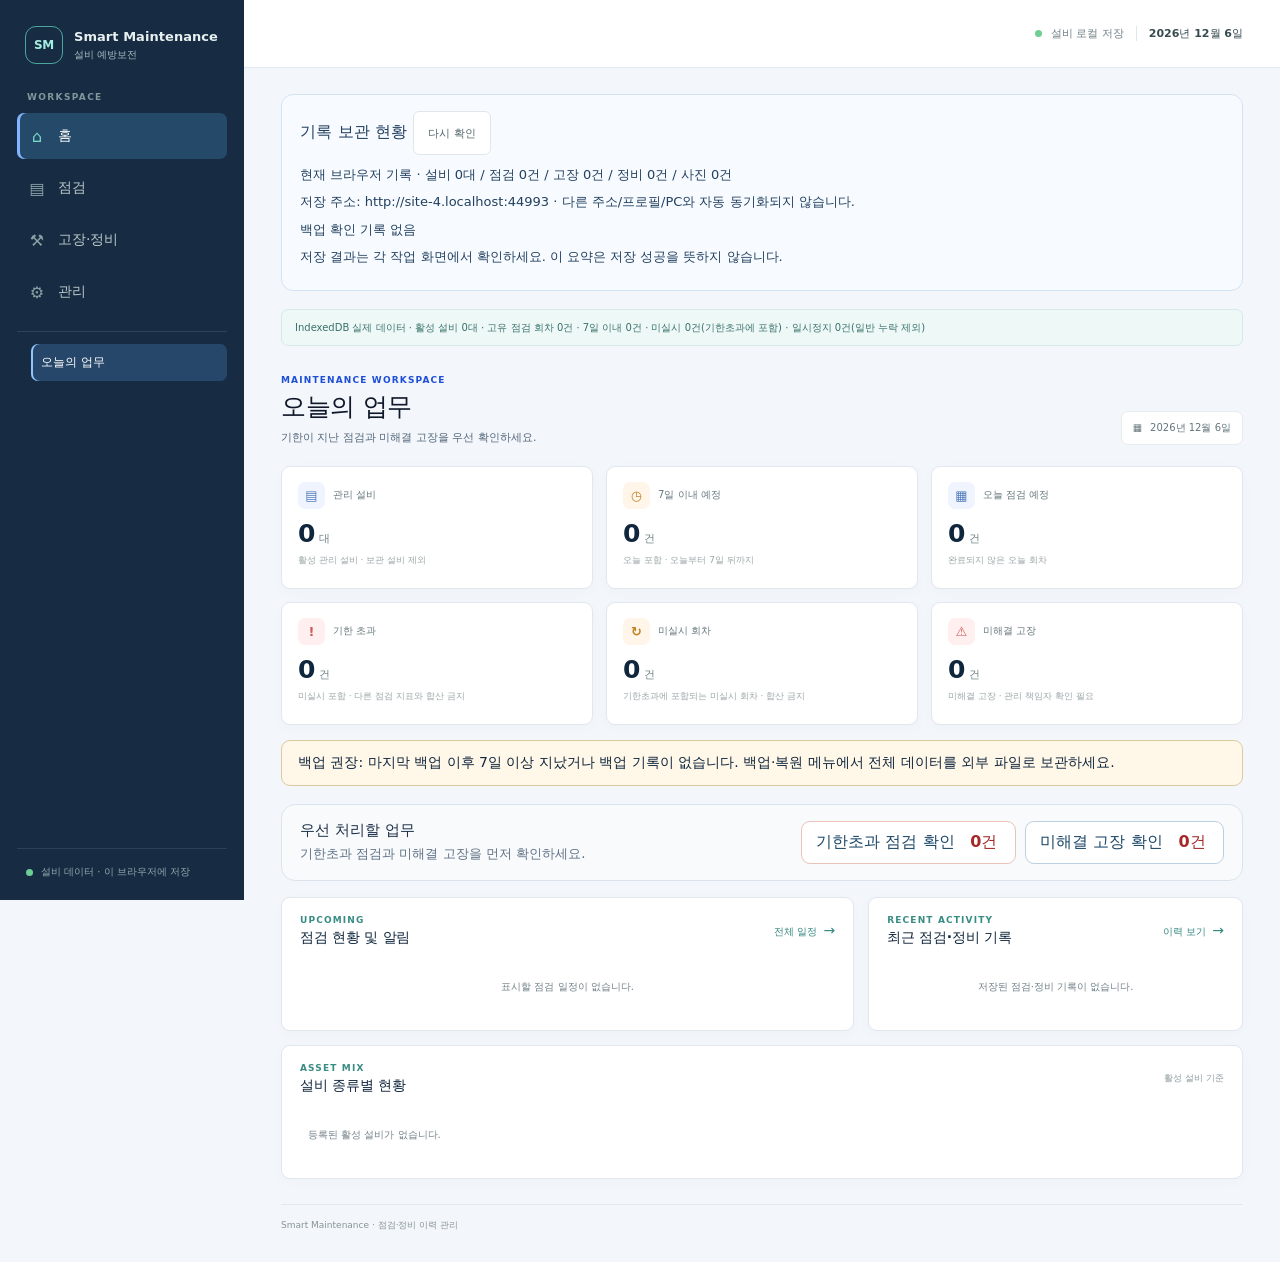
==== commit 2dc916f5: "fix: sync 53 modular Smart Maintenance sources with deployed Phase D release" ====
--- a/docs/smart-maintenance/index.html
+++ b/docs/smart-maintenance/index.html
@@ -2,16 +2,40 @@
 <html lang="ko">
 <head>
   <meta charset="utf-8"><meta name="viewport" content="width=device-width, initial-scale=1"><meta name="theme-color" content="#142a32"><meta name="description" content="Smart Maintenance 설비 예방보전 관리 화면"><title>Smart Maintenance | 설비 관리</title>
-  <link rel="stylesheet" href="styles.css"><link rel="stylesheet" href="dashboard.css"><link rel="stylesheet" href="inspection.css"><link rel="stylesheet" href="maintenance.css"><link rel="stylesheet" href="integrated-history.css"><link rel="stylesheet" href="plans.css"><link rel="stylesheet" href="plan-lifecycle.css"><link rel="stylesheet" href="plan-checklists.css"><link rel="stylesheet" href="plan-execution.css"><link rel="stylesheet" href="schedule.css"><link rel="stylesheet" href="plan-autosave.css"><link rel="stylesheet" href="backup.css"><link rel="stylesheet" href="faults.css"><link rel="stylesheet" href="repair.css"><link rel="stylesheet" href="photos.css"><link rel="stylesheet" href="ui-foundation.css">
-  <script src="storage-version-bridge.js" defer></script><script src="app.js" defer></script><script src="inspection.js" defer></script><script src="maintenance.js" defer></script><script src="inspection-corrections.js" defer></script><script src="integrated-history.js" defer></script><script src="date-calculator.js" defer></script><script src="plan-policy.js" defer></script><script src="schedule-engine.js" defer></script><script src="plans.js" defer></script><script src="plan-checklists.js" defer></script><script src="plan-checklists-bridge.js" defer></script><script src="plan-lifecycle-ui.js" defer></script><script src="plan-early-settings.js" defer></script><script src="plan-draft-storage.js" defer></script><script src="plan-autosave.js" defer></script><script src="plan-execution.js" defer></script><script src="schedule.js" defer></script><script src="dashboard.js" defer></script><script src="dashboard-refresh.js" defer></script><script src="fault-model.js" defer></script><script src="repair-model.js" defer></script><script src="faults.js" defer></script><script src="repair-ui.js" defer></script><script src="fault-quickview.js" defer></script><script src="photos.js" defer></script><script src="backup-integrity.js" defer></script><script src="backup.js" defer></script>
+  
+  
+  <link rel="stylesheet" href="styles.css"><link rel="stylesheet" href="dashboard.css"><link rel="stylesheet" href="inspection.css"><link rel="stylesheet" href="maintenance.css"><link rel="stylesheet" href="integrated-history.css"><link rel="stylesheet" href="plans.css"><link rel="stylesheet" href="plan-lifecycle.css"><link rel="stylesheet" href="plan-checklists.css"><link rel="stylesheet" href="plan-execution.css"><link rel="stylesheet" href="schedule.css"><link rel="stylesheet" href="plan-autosave.css"><link rel="stylesheet" href="backup.css"><link rel="stylesheet" href="faults.css"><link rel="stylesheet" href="repair.css"><link rel="stylesheet" href="photos.css"><link rel="stylesheet" href="ui-foundation.css"><link rel="stylesheet" href="data-safety.css"><link rel="stylesheet" href="plan-focus.css"><link rel="stylesheet" href="field-mobile.css"><link rel="stylesheet" href="record-search.css">
+  <script src="record-search.js" defer></script><script src="storage-version-bridge.js" defer></script><script src="app.js" defer></script><script src="inspection.js" defer></script><script src="maintenance.js" defer></script><script src="inspection-corrections.js" defer></script><script src="integrated-history.js" defer></script><script src="date-calculator.js" defer></script><script src="plan-policy.js" defer></script><script src="schedule-engine.js" defer></script><script src="plans.js" defer></script><script src="plan-checklists.js" defer></script><script src="plan-checklists-bridge.js" defer></script><script src="plan-lifecycle-ui.js" defer></script><script src="plan-early-settings.js" defer></script><script src="plan-draft-storage.js" defer></script><script src="plan-autosave.js" defer></script><script src="plan-execution.js" defer></script><script src="schedule.js" defer></script><script src="dashboard.js" defer></script><script src="dashboard-refresh.js" defer></script><script src="fault-model.js" defer></script><script src="repair-model.js" defer></script><script src="faults.js" defer></script><script src="repair-ui.js" defer></script><script src="fault-quickview.js" defer></script><script src="photos.js" defer></script><script src="backup-integrity.js" defer></script><script src="backup.js" defer></script><script src="equipment-cleanup-model.js" defer></script><script src="data-safety.js" defer></script><script src="plan-focus-model.js" defer></script><script src="plan-focus.js" defer></script>
 </head>
 <body><div class="app-shell"><aside class="sidebar" aria-label="주 메뉴"><a class="brand" href="#dashboard" aria-label="Smart Maintenance 대시보드"><span class="brand-mark" aria-hidden="true">SM</span><span class="brand-text"><strong>Smart Maintenance</strong><small>설비 예방보전</small></span></a><p class="nav-caption">WORKSPACE</p><nav class="primary-nav" aria-label="업무 메뉴"><button class="nav-link group-link is-active" type="button" data-group="home" aria-current="page"><span class="nav-icon" aria-hidden="true">⌂</span>홈</button><button class="nav-link group-link" type="button" data-group="inspection"><span class="nav-icon" aria-hidden="true">▤</span>점검</button><button class="nav-link group-link" type="button" data-group="repairs"><span class="nav-icon" aria-hidden="true">⚒</span>고장·정비</button><button class="nav-link group-link" type="button" data-group="admin"><span class="nav-icon" aria-hidden="true">⚙</span>관리</button></nav><nav class="sidebar-subnav nav-secondary" aria-label="상세 메뉴"><button class="nav-link nav-sub-link is-active" type="button" data-view="dashboard" data-nav-group="home" aria-current="page">오늘의 업무</button><button class="nav-link nav-sub-link" type="button" data-view="schedule" data-nav-group="inspection" hidden>점검 실행</button><button class="nav-link nav-sub-link" type="button" data-view="plans" data-nav-group="inspection" hidden>점검 계획</button><button class="nav-link nav-sub-link" type="button" data-view="history" data-nav-group="inspection" hidden>점검 이력</button><button class="nav-link nav-sub-link" type="button" data-view="faults" data-nav-group="repairs" hidden>고장·정비 관리</button><button class="nav-link nav-sub-link" type="button" data-view="equipment" data-nav-group="admin" hidden>설비 관리</button><button class="nav-link nav-sub-link" type="button" data-view="photos" data-nav-group="admin" hidden>사진 기록</button><button class="nav-link nav-sub-link" type="button" data-view="backup" data-nav-group="admin" hidden>백업·복원</button></nav><div class="sidebar-bottom"><span class="local-indicator" aria-hidden="true"></span><span>설비 데이터 · 이 브라우저에 저장</span></div></aside><div class="main-column"><header class="topbar"><div class="mobile-brand"><span class="brand-mark" aria-hidden="true">SM</span><strong>Smart Maintenance</strong></div><div class="topbar-meta"><span class="status-dot" aria-hidden="true"></span><span>설비 로컬 저장</span><span class="topbar-divider" aria-hidden="true"></span><time id="today">오늘</time></div></header><nav class="mobile-nav" aria-label="업무 메뉴"><button class="nav-link group-link is-active" type="button" data-group="home" aria-current="page">홈</button><button class="nav-link group-link" type="button" data-group="inspection">점검</button><button class="nav-link group-link" type="button" data-group="repairs">고장·정비</button><button class="nav-link group-link" type="button" data-group="admin">관리</button></nav><main class="content">
-<div class="demo-banner">통계는 IndexedDB에 저장된 실제 설비·계획·점검 기록을 기준으로 표시합니다.</div><div class="page-heading"><div><p class="eyebrow">MAINTENANCE WORKSPACE</p><h1 id="page-title">대시보드</h1><p class="page-subtitle" id="page-subtitle">설비와 점검 현황을 한눈에 확인하세요.</p></div><span class="date-chip"><span aria-hidden="true">▦</span><span id="heading-date">오늘</span></span></div>
+<section id="sm-data-panel" class="sm-data-panel" aria-label="브라우저 데이터 보관 현황">
+<h2>기록 보관 현황 <button type="button" class="secondary-button" id="sm-data-refresh">다시 확인</button></h2>
+<p id="sm-data-overview" role="status">브라우저 기록 확인 중…</p>
+<p id="sm-data-origin">로컬 기록은 주소와 브라우저 프로필에 따라 다릅니다.</p>
+<p id="sm-backup-when">백업 확인 기록 없음</p>
+<p id="sm-save-feedback" role="status">저장 결과는 각 작업 화면에서 확인하세요. 이 요약은 저장 성공을 뜻하지 않습니다.</p>
+</section><div class="demo-banner">통계는 IndexedDB에 저장된 실제 설비·계획·점검 기록을 기준으로 표시합니다.</div><div class="page-heading"><div><p class="eyebrow">MAINTENANCE WORKSPACE</p><h1 id="page-title">대시보드</h1><p class="page-subtitle" id="page-subtitle">설비와 점검 현황을 한눈에 확인하세요.</p></div><span class="date-chip"><span aria-hidden="true">▦</span><span id="heading-date">오늘</span></span></div>
 <nav class="workspace-subnav nav-secondary" aria-label="상세 메뉴"><button class="nav-link nav-sub-link is-active" type="button" data-view="dashboard" data-nav-group="home" aria-current="page">오늘의 업무</button><button class="nav-link nav-sub-link" type="button" data-view="schedule" data-nav-group="inspection" hidden>점검 실행</button><button class="nav-link nav-sub-link" type="button" data-view="plans" data-nav-group="inspection" hidden>점검 계획</button><button class="nav-link nav-sub-link" type="button" data-view="history" data-nav-group="inspection" hidden>점검 이력</button><button class="nav-link nav-sub-link" type="button" data-view="faults" data-nav-group="repairs" hidden>고장·정비 관리</button><button class="nav-link nav-sub-link" type="button" data-view="equipment" data-nav-group="admin" hidden>설비 관리</button><button class="nav-link nav-sub-link" type="button" data-view="photos" data-nav-group="admin" hidden>사진 기록</button><button class="nav-link nav-sub-link" type="button" data-view="backup" data-nav-group="admin" hidden>백업·복원</button></nav><section class="view-panel" data-panel="dashboard" aria-labelledby="page-title"><div class="metric-grid"><article class="metric-card"><div class="metric-head"><span class="metric-icon blue" aria-hidden="true">▤</span><span class="metric-label">관리 설비</span></div><strong class="metric-value">—</strong><span class="metric-foot">IndexedDB 조회 대기 중</span></article><article class="metric-card"><div class="metric-head"><span class="metric-icon amber" aria-hidden="true">◷</span><span class="metric-label">7일 이내 예정</span></div><strong class="metric-value">—</strong><span class="metric-foot">오늘 포함 · 오늘부터 7일 뒤까지</span></article><article class="metric-card"><div class="metric-head"><span class="metric-icon blue" aria-hidden="true">▦</span><span class="metric-label">오늘 점검 예정</span></div><strong class="metric-value">—</strong><span class="metric-foot">완료되지 않은 오늘 회차</span></article><article class="metric-card"><div class="metric-head"><span class="metric-icon red" aria-hidden="true">!</span><span class="metric-label">기한 초과</span></div><strong class="metric-value">—</strong><span class="metric-foot">완료되지 않은 지난 회차</span></article><article class="metric-card"><div class="metric-head"><span class="metric-icon amber" aria-hidden="true">↻</span><span class="metric-label">미실시 회차</span></div><strong class="metric-value">—</strong><span class="metric-foot">추적 시작일 이후 완료 기록이 없는 회차</span></article><article class="metric-card"><div class="metric-head"><span class="metric-icon red" aria-hidden="true">⚠</span><span class="metric-label">미해결 고장</span></div><strong class="metric-value">—</strong><span class="metric-foot">종료하지 않은 고장 관리 기록</span></article></div><p id="backup-reminder" class="backup-reminder" hidden></p><section class="dashboard-actions" aria-label="우선 업무 바로가기"><div class="dashboard-action-copy"><strong>우선 처리할 업무</strong><small>기한초과 점검과 미해결 고장을 먼저 확인하세요.</small></div><div class="dashboard-action-links"><button type="button" class="dashboard-action-button dashboard-action-overdue" data-go="schedule"><span>기한초과 점검 확인</span><b id="dashboard-overdue-action-count" aria-live="polite">조회 중</b></button><button type="button" class="dashboard-action-button" data-go="faults"><span>미해결 고장 확인</span><b id="dashboard-fault-action-count" aria-live="polite">조회 중</b></button></div></section><div class="dashboard-grid"><section class="panel due-panel"><div class="panel-heading"><div><p class="eyebrow">UPCOMING</p><h2>점검 현황 및 알림</h2></div><button class="text-button" type="button" data-go="schedule">전체 일정 <span aria-hidden="true">→</span></button></div><div class="due-list"><p class="dashboard-empty">일정을 불러오는 중...</p></div></section><section class="panel activity-panel"><div class="panel-heading"><div><p class="eyebrow">RECENT ACTIVITY</p><h2>최근 점검·정비 기록</h2></div><button class="text-button" type="button" data-go="history">이력 보기 <span aria-hidden="true">→</span></button></div><div class="activity-list"><p class="dashboard-empty">이력을 불러오는 중...</p></div></section></div><section class="panel type-panel"><div class="panel-heading"><div><p class="eyebrow">ASSET MIX</p><h2>설비 종류별 현황</h2></div><span class="subtle-label">활성 설비 기준</span></div><div class="type-list"><span class="dashboard-empty">설비 종류를 불러오는 중...</span></div></section></section>
-<section class="view-panel" data-panel="equipment" hidden aria-labelledby="page-title"><p class="plan-mode-note" hidden>점검 계획을 관리하려면 아래 설비 목록에서 해당 설비의 <strong>점검 계획</strong>을 선택하세요. 신규 설비 등록은 관리 → 설비 관리에서 할 수 있습니다.</p><div class="equipment-layout"><section class="panel equipment-form-panel"><div class="panel-heading"><div><p class="eyebrow">NEW ASSET</p><h2 id="equipment-form-title">설비 등록</h2></div><span class="subtle-label">필수 항목</span></div><form id="equipment-form" novalidate><label class="field-label" for="equipment-name">설비 이름 *</label><input id="equipment-name" name="name" type="text" maxlength="100" required><label class="field-label" for="equipment-code">관리번호 *</label><input id="equipment-code" name="assetCode" type="text" maxlength="50" required><label class="field-label" for="equipment-type">설비 종류 *</label><select id="equipment-type" name="typeId" required><option value="">종류를 불러오는 중...</option></select><label class="field-label" for="equipment-location">위치 *</label><input id="equipment-location" name="location" type="text" maxlength="100" required><button id="equipment-submit" class="primary-button" type="submit" disabled>설비 등록</button><button id="equipment-cancel-edit" class="secondary-button" type="button" hidden>수정 취소</button><p id="equipment-message" class="form-message" role="status"></p></form></section><section class="panel table-panel equipment-list-panel"><div class="panel-heading"><h2 id="equipment-list-title">설비 목록</h2><span id="equipment-count" class="subtle-label">0대</span></div><p class="local-data-note">사용자 등록 데이터</p><div class="equipment-list-tabs"><button class="equipment-list-tab is-active" type="button" id="active-equipment-tab" aria-selected="true" data-equipment-list="active">일반 목록 <span id="active-equipment-count">0대</span></button><button class="equipment-list-tab" type="button" id="archived-equipment-tab" aria-selected="false" data-equipment-list="archived">보관 목록 <span id="archived-equipment-count">0대</span></button></div><div id="active-equipment-view" class="equipment-list-view"><div class="table-wrap"><table><thead><tr><th>설비 이름</th><th>관리번호</th><th>종류</th><th>위치</th><th>작업</th></tr></thead><tbody id="equipment-list"></tbody></table></div></div><div id="archived-equipment-view" class="equipment-list-view" hidden><div class="table-wrap"><table><tbody id="archived-equipment-list"></tbody></table></div></div></section></div><section id="checklist-editor" class="panel checklist-editor-panel" hidden><h2 id="checklist-heading">설비별 점검표</h2><p id="checklist-equipment-meta"></p><button id="checklist-close" type="button">닫기</button><form id="checklist-form"><input id="checklist-item-name"><textarea id="checklist-item-guidance"></textarea><button id="checklist-submit">항목 추가</button><button id="checklist-cancel-edit" type="button" hidden>취소</button><p id="checklist-message"></p></form><span id="checklist-target-note"></span><span id="checklist-item-count"></span><ul id="checklist-items"></ul></section><p class="view-note">보관 설비는 점검 대상에서 제외됩니다.</p></section>
-<section class="view-panel" data-panel="schedule" hidden><section class="panel table-panel schedule-panel"><div class="panel-heading"><div><p class="eyebrow">INSPECTION PLANS</p><h2 id="schedule-heading">점검 예정 현황</h2><p class="schedule-description">활성 설비 일정, 조기 점검 가능 회차 및 실제 미실시 회차를 표시합니다. 계획 추적 시작일 이전 기록은 소급 생성하지 않습니다.</p></div><span id="schedule-count" class="subtle-label">0건</span></div><div class="schedule-toolbar"><label for="schedule-equipment-filter">설비별 필터</label><select id="schedule-equipment-filter"><option value="">전체 활성 설비</option></select></div><p id="schedule-message" class="schedule-message" role="status">일정을 불러오는 중...</p><div class="table-wrap"><table class="schedule-table"><thead><tr><th>설비</th><th>점검 계획·회차</th><th>주기</th><th>예정일·상태</th><th>완료 여부</th></tr></thead><tbody id="schedule-rows"></tbody></table></div></section><div class="notice-card"><strong>점검 주기 안내</strong><p>실제 점검 주기와 법정검사 요건은 제조사 지침 및 적용 기준을 확인하세요.</p></div></section><section class="view-panel" data-panel="history" hidden><div class="panel table-panel"><h2>통합 이력</h2></div></section><section class="view-panel" data-panel="faults" hidden aria-label="고장 관리">
+<section class="view-panel" data-panel="equipment" hidden aria-labelledby="page-title"><p class="plan-mode-note" hidden>점검 계획을 관리하려면 아래 설비 목록에서 해당 설비의 <strong>점검 계획</strong>을 선택하세요. 신규 설비 등록은 관리 → 설비 관리에서 할 수 있습니다.</p><div class="equipment-layout"><section class="panel equipment-form-panel"><div class="panel-heading"><div><p class="eyebrow">NEW ASSET</p><h2 id="equipment-form-title">설비 등록</h2></div><span class="subtle-label">필수 항목</span></div><form id="equipment-form" novalidate><label class="field-label" for="equipment-name">설비 이름 *</label><input id="equipment-name" name="name" type="text" maxlength="100" required><label class="field-label" for="equipment-code">관리번호 *</label><input id="equipment-code" name="assetCode" type="text" maxlength="50" required><label class="field-label" for="equipment-type">설비 종류 *</label><select id="equipment-type" name="typeId" required><option value="">종류를 불러오는 중...</option></select><label class="field-label" for="equipment-location">위치 *</label><input id="equipment-location" name="location" type="text" maxlength="100" required><button id="equipment-submit" class="primary-button" type="submit" disabled>설비 등록</button><button id="equipment-cancel-edit" class="secondary-button" type="button" hidden>수정 취소</button><p id="equipment-message" class="form-message" role="status"></p></form></section><section class="panel table-panel equipment-list-panel"><div class="panel-heading"><h2 id="equipment-list-title">설비 목록</h2><span id="equipment-count" class="subtle-label">0대</span></div><p class="local-data-note">사용자 등록 데이터</p><div class="record-search-bar" role="search" aria-label="설비 검색">
+<label for="equipment-search">설비 검색<input id="equipment-search" type="search" placeholder="설비 이름 · 관리번호 · 위치" autocomplete="off"></label>
+<label for="equipment-type-filter">설비 종류<select id="equipment-type-filter"><option value="">전체 종류</option></select></label>
+<button id="equipment-search-reset" class="secondary-button" type="button">검색 초기화</button></div><div class="equipment-list-tabs"><button class="equipment-list-tab is-active" type="button" id="active-equipment-tab" aria-selected="true" data-equipment-list="active">일반 목록 <span id="active-equipment-count">0대</span></button><button class="equipment-list-tab" type="button" id="archived-equipment-tab" aria-selected="false" data-equipment-list="archived">보관 목록 <span id="archived-equipment-count">0대</span></button></div><div id="active-equipment-view" class="equipment-list-view"><div class="table-wrap"><table><thead><tr><th>설비 이름</th><th>관리번호</th><th>종류</th><th>위치</th><th>작업</th></tr></thead><tbody id="equipment-list"></tbody></table></div></div><div id="archived-equipment-view" class="equipment-list-view" hidden><div class="table-wrap"><table><tbody id="archived-equipment-list"></tbody></table></div></div></section></div><details id="sm-cleanup-panel" class="sm-cleanup-panel">
+<summary>테스트 설비 정리 (선택 영구 삭제)</summary>
+<p><strong>보관과 영구 삭제는 다릅니다.</strong> 잘못 입력한 테스트 설비만 선택하세요. 연결된 점검표·계획·점검·고장·정비·사진 기록도 함께 삭제됩니다. 실제 운영 설비는 삭제하지 말고 보관하세요.</p>
+<p>삭제 전에 관리 → 백업·복원에서 <strong>.smbak 파일</strong>을 만들고 파일을 직접 확인하세요. 이 도구는 복원을 자동 실행하지 않습니다.</p>
+<button id="sm-cleanup-refresh" class="secondary-button" type="button">현재 설비 다시 읽기</button>
+<div id="sm-cleanup-list" aria-label="삭제할 테스트 설비 선택"></div>
+<h3>삭제 대상 미리보기</h3><div id="sm-cleanup-preview" role="status">설비를 선택하면 연결 기록 건수를 보여줍니다.</div>
+<label class="sm-confirm"><input id="sm-cleanup-backup" type="checkbox">기존 기록을 .smbak 파일로 백업하고 실제 다운로드 파일을 확인했습니다.</label>
+<label class="sm-confirm"><input id="sm-cleanup-ack" type="checkbox">선택한 설비 및 연결된 모든 기록이 영구 삭제되는 것을 확인했습니다.</label>
+<label for="sm-cleanup-phrase">확인 문구 <strong>선택 설비 삭제</strong>를 입력하세요.</label>
+<input id="sm-cleanup-phrase" type="text" autocomplete="off" spellcheck="false" placeholder="선택 설비 삭제">
+<button id="sm-cleanup-delete" type="button" class="sm-danger" disabled>선택한 테스트 설비와 연결 기록 영구 삭제</button>
+<p id="sm-cleanup-message" role="status">아직 어떤 데이터도 삭제하지 않았습니다.</p>
+</details><section id="checklist-editor" class="panel checklist-editor-panel" hidden><h2 id="checklist-heading">설비별 점검표</h2><p id="checklist-equipment-meta"></p><button id="checklist-close" type="button">닫기</button><form id="checklist-form"><input id="checklist-item-name"><textarea id="checklist-item-guidance"></textarea><button id="checklist-submit">항목 추가</button><button id="checklist-cancel-edit" type="button" hidden>취소</button><p id="checklist-message"></p></form><span id="checklist-target-note"></span><span id="checklist-item-count"></span><ul id="checklist-items"></ul></section><p class="view-note">보관 설비는 점검 대상에서 제외됩니다.</p></section>
+<section class="view-panel" data-panel="schedule" hidden><section class="panel table-panel schedule-panel"><div class="panel-heading"><div><p class="eyebrow">INSPECTION PLANS</p><h2 id="schedule-heading">점검 예정 현황</h2><p class="schedule-description">활성 설비 일정, 조기 점검 가능 회차 및 실제 미실시 회차를 표시합니다. 계획 추적 시작일 이전 기록은 소급 생성하지 않습니다.</p></div><span id="schedule-count" class="subtle-label">0건</span></div><div class="schedule-toolbar record-search-bar" role="search" aria-label="점검 일정 검색"><label for="schedule-query">일정 검색<input id="schedule-query" type="search" placeholder="설비 · 관리번호 · 점검 계획" autocomplete="off"></label><label for="schedule-equipment-filter">설비별 필터<select id="schedule-equipment-filter"><option value="">전체 활성 설비</option></select></label><label for="schedule-state-filter">진행 상태<select id="schedule-state-filter"><option value="">전체 상태</option><option value="overdue">기한 초과</option><option value="today">오늘 점검</option><option value="early">조기 점검</option><option value="scheduled">예정</option><option value="pending">연동 대기</option><option value="paused">일시정지</option><option value="unset">설정 필요</option></select></label><button id="schedule-filter-reset" type="button" class="secondary-button">검색 초기화</button></div><p id="schedule-message" class="schedule-message" role="status">일정을 불러오는 중...</p><div class="table-wrap"><table class="schedule-table"><thead><tr><th>설비</th><th>점검 계획·회차</th><th>주기</th><th>예정일·상태</th><th>완료 여부</th></tr></thead><tbody id="schedule-rows"></tbody></table></div></section><div class="notice-card"><strong>점검 주기 안내</strong><p>실제 점검 주기와 법정검사 요건은 제조사 지침 및 적용 기준을 확인하세요.</p></div></section><section class="view-panel" data-panel="history" hidden><div class="panel table-panel"><h2>통합 이력</h2></div></section><section class="view-panel" data-panel="faults" hidden aria-label="고장 관리">
 <section class="panel fault-layout"><div class="panel-heading"><div><p class="eyebrow">FAULT MANAGEMENT</p><h2>점검에서 발견된 고장 관리</h2><p>점검 완료와 고장 해결은 별도입니다. 운전 가능 여부는 담당자가 현장 확인 후 기록해야 하며 이 화면은 안전 운전 허가를 대신하지 않습니다.</p></div><span id="faults-count" class="subtle-label">0건</span></div>
-<div class="fault-toolbar"><label for="fault-filter">보기</label><select id="fault-filter"><option value="open">미해결</option><option value="all">전체</option><option value="closed">종료</option></select><button id="fault-refresh" class="secondary-button" type="button">새로 고침</button></div><p id="fault-list-message" role="status" aria-live="polite"></p><div class="fault-table-wrap"><table class="fault-table"><thead><tr><th>설비·증상</th><th>담당자</th><th>우선순위·운전 상태</th><th>기한·재확인</th><th>상태</th><th>열기</th></tr></thead><tbody id="fault-rows"></tbody></table></div></section>
+<div class="fault-toolbar record-search-bar" role="search" aria-label="고장 검색"><label for="fault-query">고장 검색<input id="fault-query" type="search" autocomplete="off" placeholder="설비 · 증상 · 담당자"></label><label for="fault-filter">상태<select id="fault-filter"><option value="open">미해결</option><option value="all">전체</option><option value="closed">종료</option></select></label><label for="fault-priority-filter">우선순위<select id="fault-priority-filter"><option value="">전체 우선순위</option><option value="unassessed">미평가</option><option value="emergency">긴급</option><option value="high">높음</option><option value="normal">보통</option></select></label><button id="fault-filter-reset" class="secondary-button" type="button">검색 초기화</button><button id="fault-refresh" class="secondary-button" type="button">새로 고침</button></div><p id="fault-list-message" role="status" aria-live="polite"></p><div class="fault-table-wrap"><table class="fault-table"><thead><tr><th>설비·증상</th><th>담당자</th><th>우선순위·운전 상태</th><th>기한·재확인</th><th>상태</th><th>열기</th></tr></thead><tbody id="fault-rows"></tbody></table></div></section>
 <section id="fault-detail" class="panel fault-editor" hidden><h2 id="fault-detail-heading">고장 상세</h2><p class="fault-info" id="fault-detail-meta"></p><div class="fault-status-line" id="fault-flags"></div>
 <div id="fault-history-summary"></div><div class="fault-photo-actions"><button id="fault-add-photo" type="button" class="secondary-button" hidden>이 고장에 사진 추가</button></div>
 <form id="fault-update-form"><fieldset><legend>관리 책임자·우선순위·운전 상태·기한 설정</legend><div class="fault-grid">
--- a/docs/smart-maintenance/data-safety.css
+++ b/docs/smart-maintenance/data-safety.css
@@ -0,0 +1,21 @@
+.sm-data-panel{margin:0 0 18px;padding:16px 18px;border:1px solid #d3e3f4;border-radius:12px;background:#f7fbff;color:#234060}
+.sm-data-panel h2{font-size:16px;margin:0 0 9px}
+.sm-data-panel p{font-size:13px;line-height:1.65;margin:6px 0}
+.sm-data-panel button{min-height:44px;padding:9px 14px}
+.sm-cleanup-panel{margin:16px 0;border:1px solid #e4d5c9;border-radius:12px;padding:15px 18px;background:#fffdfa}
+.sm-cleanup-panel summary{font-weight:700;cursor:pointer;font-size:15px;padding:8px;min-height:44px}
+.sm-cleanup-panel p{font-size:13px;line-height:1.65}
+.sm-cleanup-item{display:flex;align-items:flex-start;gap:12px;padding:12px;border:1px solid #dfE4eb;border-radius:9px;margin:8px 0;background:white;cursor:pointer}
+.sm-cleanup-item input{width:22px;height:22px;flex-shrink:0;accent-color:#b91c1c}
+.sm-cleanup-item strong,.sm-cleanup-item small{display:block;overflow-wrap:anywhere}
+.sm-cleanup-item small{color:#52647c;font-size:12px;margin-top:3px}
+.sm-cleanup-panel label.sm-confirm{display:block;margin:14px 0;font-size:13px}
+.sm-cleanup-panel label.sm-confirm input{width:18px;height:18px;margin-right:7px;vertical-align:middle}
+.sm-cleanup-panel button{min-height:44px;padding:10px 14px;margin:7px 0;border-radius:8px}
+.sm-cleanup-panel button.sm-danger{background:#b91c1c;color:#fff;border:none}
+.sm-cleanup-panel button:disabled{opacity:.4;cursor:not-allowed}
+.sm-cleanup-panel #sm-cleanup-phrase{display:block;width:100%;max-width:400px;min-height:44px;margin:10px 0;padding:10px;border:1px solid #b5bdc9;border-radius:7px}
+.sm-cleanup-panel #sm-cleanup-preview{white-space:pre-wrap;padding:12px;border:1px solid #e3d7c6;border-radius:8px;background:#fff6e9}
+.sm-cleanup-panel #sm-cleanup-message{white-space:pre-wrap;padding:10px;color:#614a32}
+.view-panel.is-plan-management .sm-cleanup-panel{display:none}
+@media(max-width:760px){.sm-data-panel,.sm-cleanup-panel{padding:12px}.sm-cleanup-panel button.sm-danger{width:100%;}}
--- a/docs/smart-maintenance/plan-focus.css
+++ b/docs/smart-maintenance/plan-focus.css
@@ -0,0 +1,30 @@
+/* Focused workbench affects only the scheduled plan inspection editor. */
+.plan-focus-toolbar{padding:14px;margin:14px 0 12px;border:1px solid #d9e5ec;border-radius:12px;background:#f7fbff}
+.plan-focus-toolbar[hidden],.plan-focus-navigation[hidden],.plan-focus-hint[hidden],.plan-execution-item[hidden]{display:none!important}
+.plan-focus-heading{display:flex;align-items:baseline;justify-content:space-between;gap:8px;flex-wrap:wrap;font-size:15px;color:#183d50}
+.plan-focus-count{color:#466475;font-size:13px;font-weight:600}
+.plan-focus-progress{display:block;width:100%;height:11px;margin:12px 0;accent-color:#266cac}
+.plan-focus-controls{display:flex;justify-content:space-between;align-items:end;flex-wrap:wrap;gap:12px}
+.plan-focus-select-label{display:flex;flex-direction:column;gap:6px;color:#45606b;font-size:13px;font-weight:600;min-width:min(280px,100%);flex:1}
+.plan-focus-jump{height:46px;width:100%;max-width:600px;padding:7px 10px;border:1px solid #bbcbd5;border-radius:8px;background:#fff;color:#203b4c;font-size:14px}
+.plan-focus-toggle,.plan-focus-navigation button{min-height:46px;font-size:14px;padding:10px 14px}
+.plan-execution-panel .plan-execution-item{padding:18px;border-radius:12px;border-color:#d8e2e8;background:#fff}
+.plan-execution-panel .plan-execution-item.is-current{border-color:#8eb3d0;box-shadow:0 0 0 1px #b4d1e7}
+.plan-execution-panel .plan-execution-item legend{font-size:16px;font-weight:700;line-height:1.45;color:#203d4c}
+.plan-execution-panel .plan-execution-guidance{font-size:13px;line-height:1.6;color:#516a76}
+.plan-execution-panel .plan-execution-choice{min-height:48px;min-width:110px;padding:10px 16px;font-size:15px;justify-content:center;border-radius:9px}
+.plan-execution-panel .plan-execution-choice input{width:17px;height:17px}
+.plan-execution-panel .plan-execution-item textarea{display:block;width:100%;min-height:76px;margin-top:14px;padding:11px;border:1px solid #bdcbd2;border-radius:8px;font-size:14px;line-height:1.5;color:#203d4c;background:#fff}
+.plan-execution-panel .plan-execution-meta{font-size:13px;line-height:1.55}
+.plan-execution-panel .plan-execution-note{font-size:12px;line-height:1.6}
+.plan-execution-panel .plan-execution-field input,.plan-execution-panel .plan-execution-field textarea{min-height:44px;font-size:14px}
+.plan-execution-panel .plan-execution-heading h3{font-size:19px}
+.plan-execution-panel .plan-execution-heading>.secondary-button{min-height:44px;font-size:13px}
+.plan-execution-panel .plan-execution-items-heading{font-size:15px}
+.plan-execution-panel :is(button,select,input,textarea):focus-visible{outline:3px solid #206eb6;outline-offset:2px}
+.plan-focus-navigation{display:flex;align-items:center;justify-content:space-between;gap:10px;margin-top:12px}
+.plan-focus-current{margin:0;color:#435a66;font-size:13px;text-align:center;font-weight:600}
+.plan-focus-hint{font-size:13px;line-height:1.55;color:#31546b;padding:11px 13px;border-left:3px solid #4581b7;background:#f1f7fc;border-radius:6px;margin:10px 0}
+.plan-execution-panel .plan-draft-status{font-size:12px;line-height:1.5}
+@media(max-width:760px){.plan-focus-toolbar{padding:12px}.plan-execution-panel .plan-execution-choice{flex:1;min-width:86px}.plan-focus-navigation{display:grid;grid-template-columns:1fr 1fr;gap:9px}.plan-focus-navigation .plan-focus-current{grid-column:1/-1;grid-row:1}.plan-focus-navigation button{width:100%}.plan-focus-controls .plan-focus-toggle{width:100%}.plan-execution-panel .plan-execution-item{padding:14px}.plan-execution-panel .plan-execution-item legend{font-size:15px}}
+@media(max-width:380px){.plan-execution-panel .plan-execution-choice{min-width:0;padding:9px 8px;font-size:14px}}
--- a/docs/smart-maintenance/field-mobile.css
+++ b/docs/smart-maintenance/field-mobile.css
@@ -0,0 +1,98 @@
+/* Smart Maintenance: on-site small-screen ergonomics. Presentation only;
+   does not modify stored records, inspection completion, fault approvals or navigation. */
+:where(.view-panel,.panel,.plan-execution-panel,.fault-editor){min-width:0}
+:where(.schedule-table,.fault-table) :where(td,th){overflow-wrap:anywhere}
+@media (max-width:760px){
+  /* Keep all four major destinations visible without horizontal navigation. */
+  .mobile-nav{position:relative;z-index:4;grid-template-columns:repeat(4,minmax(0,1fr))}
+  .mobile-nav .group-link{font-size:13px;min-height:48px;line-height:1.25;white-space:normal;overflow-wrap:normal}
+  .workspace-subnav{scroll-padding-inline:12px}
+  .workspace-subnav .nav-sub-link{font-size:14px;min-height:46px;white-space:nowrap}
+  .content{overflow-wrap:anywhere;min-width:0}
+  .panel-heading{gap:10px}
+  .page-heading .page-subtitle{line-height:1.55}
+  /* The six-column fault list and five-column schedule used to require sideways
+     scrolling on a phone. Show each row as a self-contained work card instead. */
+  .fault-table-wrap,.schedule-panel .table-wrap{overflow-x:visible;min-width:0}
+  .fault-table,.schedule-table{width:100%;min-width:0!important;table-layout:auto;border-collapse:separate}
+  .fault-table thead,.schedule-table thead{position:absolute;width:1px;height:1px;padding:0;margin:-1px;overflow:hidden;clip:rect(0,0,0,0);white-space:nowrap;border:0}
+  .fault-table tbody,.schedule-table tbody{display:grid;grid-template-columns:minmax(0,1fr);gap:12px}
+  .fault-table tbody tr,.schedule-table tbody tr{display:block;padding:13px 14px;border:1px solid #d8e3ee;border-radius:12px;background:#fff;box-shadow:0 1px 5px rgba(15,23,42,.05);min-width:0}
+  .fault-table tbody td,.schedule-table tbody td{display:block;width:auto!important;min-width:0!important;max-width:none;border-bottom:1px solid #e7edf3;padding:10px 0;font-size:14px;line-height:1.55;white-space:normal;overflow-wrap:anywhere}
+  .fault-table tbody td:last-child,.schedule-table tbody td:last-child{border-bottom:0;padding-bottom:0}
+  .fault-table tbody td:first-child,.schedule-table tbody td:first-child{padding-top:0;font-size:15px}
+  .fault-table tbody td::before,.schedule-table tbody td::before{display:block;font-size:12px;font-weight:700;color:#576b7e;line-height:1.5;margin:0 0 3px}
+  .fault-table td:nth-child(1)::before,.schedule-table td:nth-child(1)::before{content:'설비'}
+  .fault-table td:nth-child(2)::before{content:'관리 책임자'}
+  .fault-table td:nth-child(3)::before{content:'우선순위 · 운전 상태'}
+  .fault-table td:nth-child(4)::before{content:'조치 기한 · 재확인'}
+  .fault-table td:nth-child(5)::before{content:'고장 상태'}
+  .fault-table td:nth-child(6)::before{content:'작업 열기'}
+  .schedule-table td:nth-child(2)::before{content:'점검 계획 · 회차'}
+  .schedule-table td:nth-child(3)::before{content:'점검 주기'}
+  .schedule-table td:nth-child(4)::before{content:'예정일 · 상태'}
+  .schedule-table td:nth-child(5)::before{content:'완료 기록'}
+  .fault-table td[colspan],.schedule-table td[colspan]{padding:12px 3px;line-height:1.65}
+  .fault-table td[colspan]::before,.schedule-table td[colspan]::before{content:none!important}
+  .fault-table td button,.schedule-table .schedule-start-button{display:block;width:100%;min-width:0;min-height:48px;margin-top:9px;padding:11px 14px;font-size:14px;white-space:normal}
+  .fault-toolbar{align-items:stretch;gap:8px}
+  .fault-toolbar label{width:100%;font-size:14px}
+  .fault-toolbar select{flex:1;min-width:0;height:46px;font-size:14px}
+  .fault-toolbar button{min-height:46px}
+  .schedule-toolbar label,.schedule-toolbar select,.schedule-description,.schedule-message{font-size:13px;line-height:1.6}
+  .schedule-toolbar select{min-height:46px}
+  .schedule-status{font-size:12px;line-height:1.5;padding:5px 9px;margin:7px 5px 0 0}
+  .fault-quick-overview,.fault-quick-actions{margin:13px 0;padding:14px;min-width:0}
+  .fault-quick-overview h3,.fault-quick-actions h3{font-size:16px}
+  .fault-quick-cell dt{font-size:12px;line-height:1.4}
+  .fault-quick-cell dd{font-size:14px;line-height:1.5}
+  .fault-quick-grid{gap:12px}
+  .fault-quick-buttons{grid-template-columns:repeat(2,minmax(0,1fr));gap:9px}
+  .fault-quick-button{min-width:0;min-height:48px;padding:12px;font-size:14px;line-height:1.35;overflow-wrap:anywhere}
+  .fault-quick-button.fault-quick-recommended{grid-column:1/-1}
+  .fault-disclosure>summary{min-height:48px;font-size:14px;line-height:1.5;overflow-wrap:anywhere}
+  .fault-grid{grid-template-columns:minmax(0,1fr);gap:12px}
+  .fault-editor :is(input:not([type=checkbox]):not([type=radio]),select,textarea),
+  .repair-panel :is(input:not([type=checkbox]):not([type=radio]),select,textarea){min-height:46px;font-size:16px;line-height:1.5}
+  .fault-button-row{align-items:stretch}
+  .fault-button-row>button,.fault-disclosure button[type=submit]{min-height:48px;width:100%;white-space:normal}
+  .repair-card .repair-card-action{min-height:46px;font-size:14px}
+  .repair-card .repair-card-action:focus-visible{outline:3px solid var(--sm-focus,#bfdbfe);outline-offset:2px}
+  .plan-execution-panel .plan-execution-fields,.plan-execution-panel .plan-execution-notes{grid-template-columns:minmax(0,1fr)}
+  .plan-execution-panel .plan-execution-choice{min-height:50px;font-size:15px}
+  .plan-execution-panel .plan-execution-footer{position:sticky;bottom:0;bottom:env(safe-area-inset-bottom,0px);z-index:3;padding:12px 10px;background:#fff;border:1px solid #dde6ef;border-radius:10px;box-shadow:0 -4px 14px rgba(15,23,42,.08);margin-top:16px}
+  /* Do not pin controls over the mobile keyboard while entering a note. */
+  .plan-execution-panel:has(input:focus,textarea:focus,select:focus) .plan-execution-footer{position:static;box-shadow:none}
+  .plan-execution-panel .plan-execution-footer .primary-button{min-height:50px;font-size:15px}
+  .plan-execution-panel .plan-draft-status,.plan-execution-panel .plan-execution-footer .form-message{font-size:13px;line-height:1.5}
+  .plan-focus-toolbar{scroll-margin-top:12px}
+}
+@media(max-width:360px){
+  .fault-quick-buttons{grid-template-columns:minmax(0,1fr)}
+  .fault-quick-button.fault-quick-recommended{grid-column:auto}
+  .fault-quick-grid{grid-template-columns:repeat(2,minmax(0,1fr))}
+  .mobile-nav .group-link{font-size:12px}
+}
+@media (max-width:760px){
+  /* Equipment list: task controls stay usable without a 700px table viewport. */
+  .equipment-list-panel .table-wrap{overflow-x:visible;min-width:0}
+  .equipment-list-panel table{width:100%;min-width:0!important;border-collapse:separate}
+  .equipment-list-panel thead{position:absolute;width:1px;height:1px;padding:0;margin:-1px;overflow:hidden;clip:rect(0,0,0,0);white-space:nowrap;border:0}
+  .equipment-list-panel tbody{display:grid;grid-template-columns:minmax(0,1fr);gap:12px}
+  .equipment-list-panel tbody tr{display:block;min-width:0;border:1px solid #d8e3ee;border-radius:12px;background:#fff;padding:13px 14px}
+  .equipment-list-panel tbody td{display:block;min-width:0;border-bottom:1px solid #e9edf3;padding:8px 0;font-size:14px;white-space:normal;overflow-wrap:anywhere}
+  .equipment-list-panel tbody td:first-child{font-size:15px;font-weight:700;padding-top:0}
+  .equipment-list-panel tbody td:last-child{border-bottom:0;padding-bottom:0}
+  .equipment-list-panel tbody td::before{display:block;font-size:12px;font-weight:700;color:#576b7e;margin-bottom:3px}
+  .equipment-list-panel tbody td:nth-child(1)::before{content:'설비 이름'}
+  .equipment-list-panel tbody td:nth-child(2)::before{content:'관리번호'}
+  .equipment-list-panel tbody td:nth-child(3)::before{content:'설비 종류'}
+  .equipment-list-panel tbody td:nth-child(4)::before{content:'위치 / 보관일'}
+  .equipment-list-panel tbody td:nth-child(5)::before{content:'설비 작업'}
+  .equipment-list-panel tbody td[colspan]::before{content:none!important}
+  .equipment-list-panel tbody td:last-child button{display:inline-flex;align-items:center;justify-content:center;min-height:46px;margin:5px 6px 5px 0;padding:10px 13px;font-size:14px;white-space:normal}
+  .equipment-list-panel .equipment-list-tab{min-height:46px;font-size:13px}
+  #equipment-form :is(input,select){min-height:46px;font-size:16px}
+  #equipment-form :is(.primary-button,.secondary-button){min-height:48px;font-size:15px}
+  .equipment-form-panel .field-label{font-size:14px}
+}
--- a/docs/smart-maintenance/record-search.css
+++ b/docs/smart-maintenance/record-search.css
@@ -0,0 +1,8 @@
+/* Common read-only lookup controls; keep business rules in their existing modules. */
+.record-search-bar,.unified-history-filters{display:flex;flex-wrap:wrap;align-items:end;gap:10px;margin:12px 0 14px}
+.record-search-bar label,.unified-history-filters label{display:flex;flex-direction:column;gap:5px;font-size:13px;font-weight:600;min-width:135px;flex:1 1 150px}
+.record-search-bar label:has(input[type="search"]){flex:2 1 220px}
+.record-search-bar input,.record-search-bar select,.unified-history-filters input[type="search"]{box-sizing:border-box;width:100%;min-height:44px;padding:9px 12px;border:1px solid #cbd5e1;border-radius:9px;background:#fff;color:#192a35;font:inherit;font-size:15px}
+.record-search-bar input:focus-visible,.record-search-bar select:focus-visible,.unified-history-filters input[type="search"]:focus-visible{outline:3px solid #94c5ef;outline-offset:2px}
+.record-search-bar button{min-height:44px}
+@media(max-width:600px){.record-search-bar label{flex-basis:100%}.record-search-bar button{width:100%;min-height:48px}}
